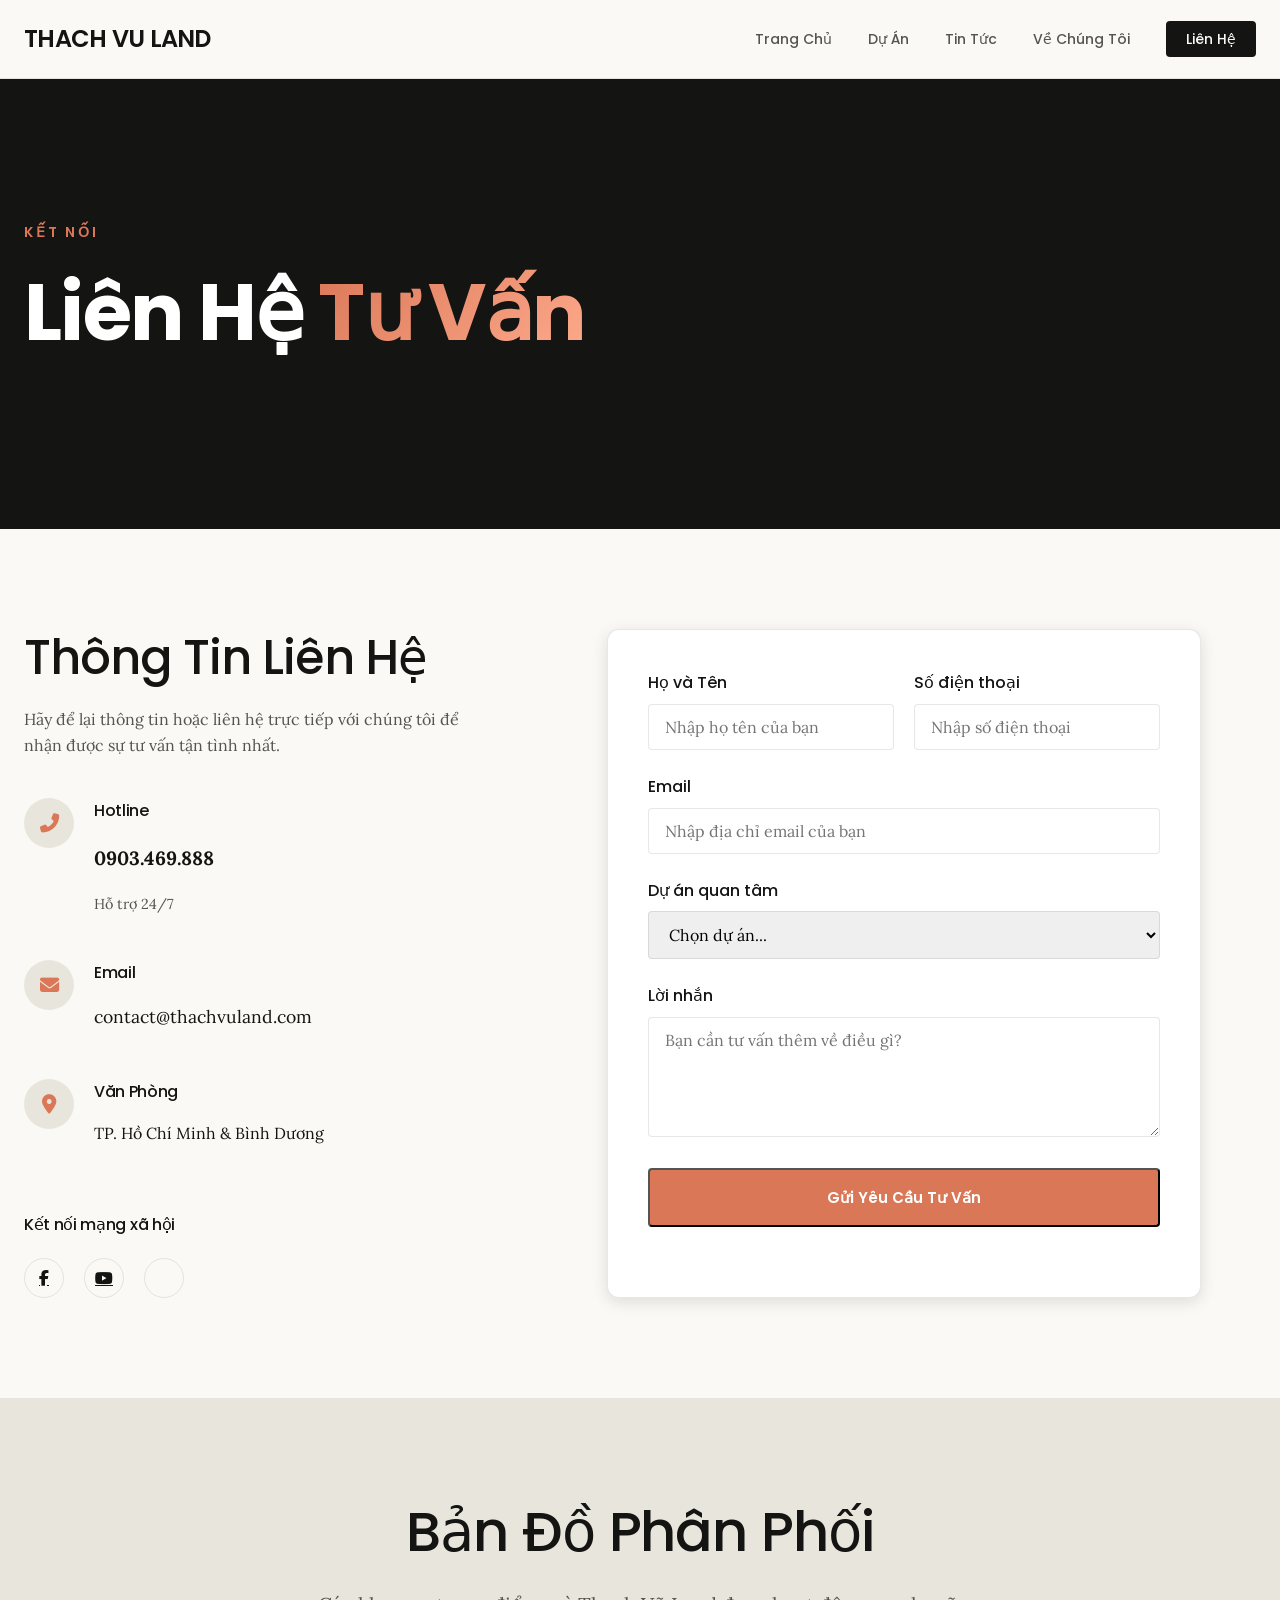
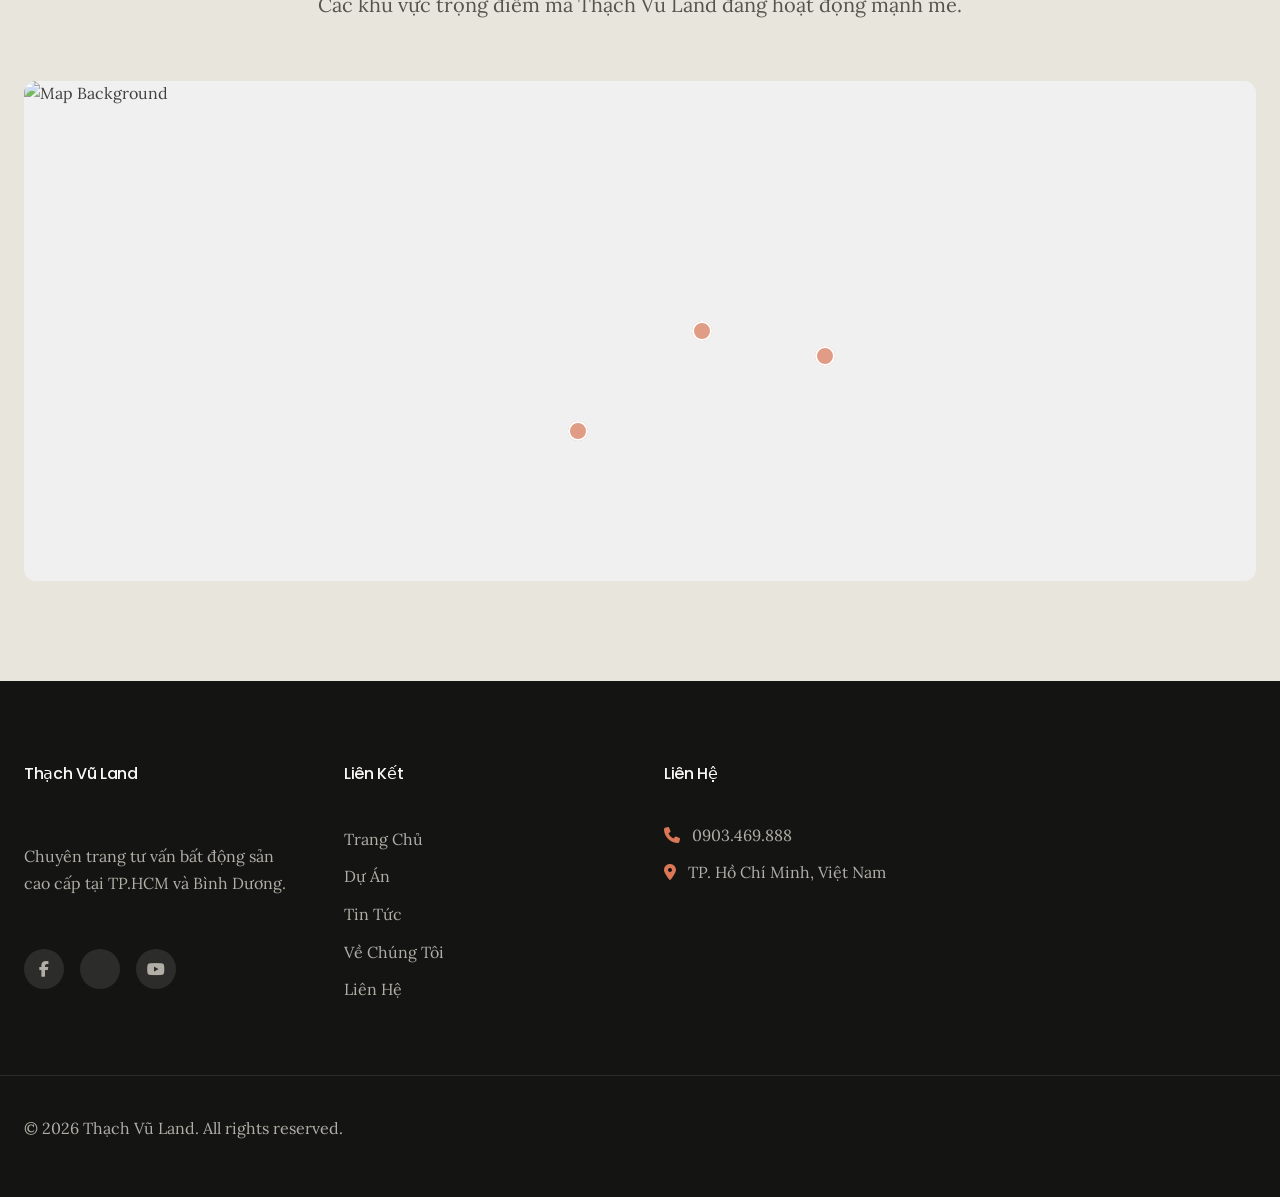
==== contact.html @ 40d00771 "Integrate PicoLand assets, update Fiato Uptown images, and redesign text for better readability" ====
<!DOCTYPE html>
<html lang="vi">

<head>
    <meta charset="UTF-8">
    <meta name="viewport" content="width=device-width, initial-scale=1.0">
    <link rel="icon"
        href="data:image/svg+xml,<svg xmlns=%22http://www.w3.org/2000/svg%22 viewBox=%220 0 100 100%22><text y=%22.9em%22 font-size=%2290%22>🏢</text></svg>">
    <title>Liên Hệ | Thạch Vũ Land</title>
    <meta name="description"
        content="Liên hệ ngay với Thạch Vũ Land để được tư vấn miễn phí về dự án, pháp lý và giải pháp tài chính.">
    <link rel="stylesheet" href="https://cdnjs.cloudflare.com/ajax/libs/font-awesome/6.5.1/css/all.min.css">
    <link rel="stylesheet" href="styles/anthropic.css">
    <script src="https://unpkg.com/aos@2.3.1/dist/aos.js"></script>
</head>

<body>

    <!-- Header -->
    <header class="site-header" id="siteHeader">
        <div class="header-container container">
            <a href="index.html" class="logo">THACH VU <span>LAND</span></a>
            <nav class="main-nav">
                <a href="index.html" class="nav-link">Trang Chủ</a>
                <a href="projects.html" class="nav-link">Dự Án</a>
                <a href="news-anthropic.html" class="nav-link">Tin Tức</a>
                <a href="about.html" class="nav-link">Về Chúng Tôi</a>
                <a href="contact.html" class="nav-link nav-cta">Liên Hệ</a>
            </nav>
            <div class="mobile-menu-btn" id="mobileMenuToggle">
                <i class="fas fa-bars"></i>
            </div>
        </div>
    </header>

    <!-- Mobile Menu Overlay -->
    <div class="mobile-menu" id="mobileMenu">
        <nav class="mobile-menu-nav">
            <a href="index.html" class="mobile-nav-link">Trang Chủ</a>
            <a href="projects.html" class="mobile-nav-link">Dự Án</a>
            <a href="news-anthropic.html" class="mobile-nav-link">Tin Tức</a>
            <a href="about.html" class="mobile-nav-link">Về Chúng Tôi</a>
            <a href="contact.html" class="mobile-nav-link mobile-nav-cta">Liên Hệ</a>
        </nav>
    </div>

    <main>
        <!-- Hero Section -->
        <section class="hero-section" style="height: 50vh;">
            <div class="hero-background"
                style="background: url('https://images.unsplash.com/photo-1423666639041-f14d7045c573?w=1600') center/cover no-repeat;">
            </div>
            <div class="container hero-container">
                <div class="hero-content" data-aos="fade-up">
                    <span class="hero-tagline">Kết Nối</span>
                    <h1 class="hero-headline">Liên Hệ <span class="text-gradient">Tư Vấn</span></h1>
                </div>
            </div>
        </section>

        <!-- Contact Section -->
        <section class="section" style="padding: 100px 0;">
            <div class="container">
                <div style="display: grid; grid-template-columns: 1fr 1.5fr; gap: 60px;">

                    <!-- Contact Info -->
                    <div data-aos="fade-right">
                        <h2 class="section-title">Thông Tin Liên Hệ</h2>
                        <p style="color: var(--text-secondary); margin-bottom: 40px;">
                            Hãy để lại thông tin hoặc liên hệ trực tiếp với chúng tôi để nhận được sự tư vấn tận tình
                            nhất.
                        </p>

                        <div style="display: flex; flex-direction: column; gap: 30px;">
                            <div style="display: flex; gap: 20px; align-items: start;">
                                <div
                                    style="width: 50px; height: 50px; background: var(--anthropic-light-gray); border-radius: 50%; display: flex; align-items: center; justify-content: center; color: var(--anthropic-orange); font-size: 1.2rem;">
                                    <i class="fas fa-phone-alt"></i>
                                </div>
                                <div>
                                    <h4 style="margin-bottom: 5px;">Hotline</h4>
                                    <p style="font-size: 1.2rem; font-weight: 700;">0903.469.888</p>
                                    <p style="font-size: 0.9rem; color: var(--text-secondary);">Hỗ trợ 24/7</p>
                                </div>
                            </div>

                            <div style="display: flex; gap: 20px; align-items: start;">
                                <div
                                    style="width: 50px; height: 50px; background: var(--anthropic-light-gray); border-radius: 50%; display: flex; align-items: center; justify-content: center; color: var(--anthropic-orange); font-size: 1.2rem;">
                                    <i class="fas fa-envelope"></i>
                                </div>
                                <div>
                                    <h4 style="margin-bottom: 5px;">Email</h4>
                                    <p style="font-size: 1.1rem;">contact@thachvuland.com</p>
                                </div>
                            </div>

                            <div style="display: flex; gap: 20px; align-items: start;">
                                <div
                                    style="width: 50px; height: 50px; background: var(--anthropic-light-gray); border-radius: 50%; display: flex; align-items: center; justify-content: center; color: var(--anthropic-orange); font-size: 1.2rem;">
                                    <i class="fas fa-map-marker-alt"></i>
                                </div>
                                <div>
                                    <h4 style="margin-bottom: 5px;">Văn Phòng</h4>
                                    <p>TP. Hồ Chí Minh & Bình Dương</p>
                                </div>
                            </div>
                        </div>

                        <div style="margin-top: 50px;">
                            <h4 style="margin-bottom: 20px;">Kết nối mạng xã hội</h4>
                            <div style="display: flex; gap: 20px;">
                                <a href="#"
                                    style="width: 40px; height: 40px; border-radius: 50%; border: 1px solid var(--border-color); display: flex; align-items: center; justify-content: center; color: var(--text-primary); transition: 0.3s;"><i
                                        class="fab fa-facebook-f"></i></a>
                                <a href="#"
                                    style="width: 40px; height: 40px; border-radius: 50%; border: 1px solid var(--border-color); display: flex; align-items: center; justify-content: center; color: var(--text-primary); transition: 0.3s;"><i
                                        class="fab fa-youtube"></i></a>
                                <a href="https://zalo.me/0903469888"
                                    style="width: 40px; height: 40px; border-radius: 50%; border: 1px solid var(--border-color); display: flex; align-items: center; justify-content: center; color: var(--text-primary); transition: 0.3s;"><i
                                        class="fab fa-zalo"></i></a>
                            </div>
                        </div>
                    </div>

                    <!-- Contact Form -->
                    <div class="contact-form-container" data-aos="fade-left">
                        <form id="contactForm">
                            <div style="display: grid; grid-template-columns: 1fr 1fr; gap: 20px;">
                                <div class="form-group">
                                    <label class="form-label">Họ và Tên</label>
                                    <input type="text" class="form-input" placeholder="Nhập họ tên của bạn" required>
                                </div>
                                <div class="form-group">
                                    <label class="form-label">Số điện thoại</label>
                                    <input type="tel" class="form-input" placeholder="Nhập số điện thoại" required>
                                </div>
                            </div>

                            <div class="form-group">
                                <label class="form-label">Email</label>
                                <input type="email" class="form-input" placeholder="Nhập địa chỉ email của bạn">
                            </div>

                            <div class="form-group">
                                <label class="form-label">Dự án quan tâm</label>
                                <select class="form-select">
                                    <option value="">Chọn dự án...</option>
                                    <option value="Green Skyline">Green Skyline (TBS Land)</option>
                                    <option value="Setia Edenia">Setia Edenia (EcoXuân)</option>
                                    <option value="The Rivana">The Rivana</option>
                                    <option value="Fiato Uptown">Fiato Uptown</option>
                                    <option value="Khac">Dự án khác</option>
                                </select>
                            </div>

                            <div class="form-group">
                                <label class="form-label">Lời nhắn</label>
                                <textarea class="form-textarea"
                                    placeholder="Bạn cần tư vấn thêm về điều gì?"></textarea>
                            </div>

                            <button type="submit" class="btn-primary" style="width: 100%;">Gửi Yêu Cầu Tư Vấn</button>
                        </form>
                    </div>
                </div>
            </div>
        </section>

        <!-- Interactive Map Section -->
        <section class="section" style="background: var(--bg-secondary); padding: 100px 0;">
            <div class="container">
                <div class="section-header text-center" style="margin-bottom: 60px;">
                    <h2 class="section-title">Bản Đồ Phân Phối</h2>
                    <p>Các khu vực trọng điểm mà Thạch Vũ Land đang hoạt động mạnh mẽ.</p>
                </div>

                <div class="map-container" data-aos="zoom-in">
                    <!-- Static Map Image as Background -->
                    <!-- Using a dark map style image -->
                    <img src="https://images.unsplash.com/photo-1524661135-423995f22d0b?w=1600" alt="Map Background"
                        style="width: 100%; height: 100%; object-fit: cover; opacity: 0.8;">

                    <!-- Hotspots (Simulated Positions) -->
                    <!-- TP.HCM Center -->
                    <div class="map-hotspot" style="top: 70%; left: 45%;">
                        <div class="map-tooltip">
                            <h4>TP. Hồ Chí Minh</h4>
                            <p style="font-size: 12px; margin-top: 5px;">Trụ sở chính & Thị trường căn hộ hạng sang.</p>
                        </div>
                    </div>

                    <!-- Thuan An -->
                    <div class="map-hotspot" style="top: 50%; left: 55%;">
                        <div class="map-tooltip">
                            <h4>TP. Thuận An</h4>
                            <p style="font-size: 12px; margin-top: 5px;">Astral City, The Rivana, EcoXuân.</p>
                        </div>
                    </div>

                    <!-- Di An -->
                    <div class="map-hotspot" style="top: 55%; left: 65%;">
                        <div class="map-tooltip">
                            <h4>TP. Dĩ An</h4>
                            <p style="font-size: 12px; margin-top: 5px;">Green Skyline, Picity Sky Park.</p>
                        </div>
                    </div>
                </div>
            </div>
        </section>

    </main>

    <!-- Footer -->
    <footer class="site-footer">
        <div class="footer-content">
            <div class="container">
                <div class="footer-grid">
                    <div class="footer-col footer-about">
                        <h4>Thạch Vũ Land</h4>
                        <p>Chuyên trang tư vấn bất động sản cao cấp tại TP.HCM và Bình Dương.</p>
                        <div class="footer-social">
                            <a href="#" class="social-icon"><i class="fab fa-facebook-f"></i></a>
                            <a href="https://zalo.me/0903469888" class="social-icon"><i class="fab fa-zalo"></i></a>
                            <a href="#" class="social-icon"><i class="fab fa-youtube"></i></a>
                        </div>
                    </div>
                    <div class="footer-col footer-links">
                        <h4>Liên Kết</h4>
                        <ul>
                            <li><a href="index.html">Trang Chủ</a></li>
                            <li><a href="projects.html">Dự Án</a></li>
                            <li><a href="news-anthropic.html">Tin Tức</a></li>
                            <li><a href="about.html">Về Chúng Tôi</a></li>
                            <li><a href="contact.html">Liên Hệ</a></li>
                        </ul>
                    </div>
                    <div class="footer-col footer-contact">
                        <h4>Liên Hệ</h4>
                        <div class="footer-contact-item">
                            <i class="fas fa-phone"></i>
                            <span>0903.469.888</span>
                        </div>
                        <div class="footer-contact-item">
                            <i class="fas fa-map-marker-alt"></i>
                            <span>TP. Hồ Chí Minh, Việt Nam</span>
                        </div>
                    </div>
                </div>
            </div>
        </div>
        <div class="footer-bottom">
            <div class="container">
                <p>&copy; 2026 Thạch Vũ Land. All rights reserved.</p>
            </div>
        </div>
    </footer>

    <!-- Scripts -->
    <script src="scripts/main.js"></script>
    <script>
        AOS.init({
            duration: 800,
            offset: 50,
            once: true
        });

        // Simple Form Handler
        document.getElementById('contactForm').addEventListener('submit', function (e) {
            e.preventDefault();
            alert('Cảm ơn bạn đã liên hệ! Chúng tôi sẽ phản hồi sớm nhất.');
            this.reset();
        });
    </script>
</body>

</html>
---- styles/anthropic.css ----
/* Anthropic Brand Theme for ThachVuLand */

/* Fonts Import */
@import url('https://fonts.googleapis.com/css2?family=Lora:ital,wght@0,400;0,500;0,600;0,700;1,400;1,500&family=Poppins:wght@300;400;500;600;700&display=swap');

/* Layer definitions to manage specificity */
@layer theme, base, components, utilities;

@layer theme {
    :root {
        /* Brand Colors - From guidelines */
        --anthropic-dark: #141413;
        --anthropic-light: #faf9f5;
        --anthropic-mid-gray: #b0aea5;
        --anthropic-light-gray: #e8e6dc;

        /* Accents */
        --anthropic-orange: #d97757;
        --anthropic-blue: #6a9bcc;
        --anthropic-green: #788c5d;
        --accent-gold: #f4d03f;

        /* Dark variants */
        --primary-900: #0a0a09;

        /* Semantic Mapping */
        --bg-primary: var(--anthropic-light);
        --bg-secondary: var(--anthropic-light-gray);
        --text-primary: var(--anthropic-dark);
        --text-secondary: #555550;
        --accent-primary: var(--anthropic-orange);
        --border-color: rgba(20, 20, 19, 0.1);

        /* Shadows */
        --shadow-sm: 0 2px 8px rgba(20, 20, 19, 0.08);
        --shadow-md: 0 4px 16px rgba(20, 20, 19, 0.12);
        --shadow-lg: 0 8px 32px rgba(20, 20, 19, 0.16);

        /* Transitions */
        --transition-base: 0.2s ease;
        --transition-smooth: 0.3s cubic-bezier(0.165, 0.84, 0.44, 1);

        /* Typography */
        --font-heading: 'Poppins', sans-serif;
        --font-body: 'Lora', serif;

        /* Spacing & Layout */
        --container-width: 1280px;
        --spacing-unit: 8px;
        --space-xs: 8px;
        --space-sm: 16px;
        --space-md: 24px;
        --space-lg: 32px;
        --space-xl: 48px;
        --space-2xl: 60px;
        --space-3xl: 80px;
        --space-4xl: 120px;
        --radius-sm: 4px;
        --radius-md: 8px;
        --radius-lg: 12px;
    }
}

@layer base {
    * {
        box-sizing: border-box;
    }

    body {
        background-color: var(--bg-primary);
        color: var(--text-primary);
        font-family: var(--font-body);
        line-height: 1.6;
        margin: 0;
        -webkit-font-smoothing: antialiased;
        -moz-osx-font-smoothing: grayscale;
    }

    /* Reduce motion for users who prefer it */
    @media (prefers-reduced-motion: reduce) {

        *,
        *::before,
        *::after {
            animation-duration: 0.01ms !important;
            animation-iteration-count: 1 !important;
            transition-duration: 0.01ms !important;
            scroll-behavior: auto !important;
        }
    }

    h1,
    h2,
    h3,
    h4,
    h5,
    h6 {
        font-family: var(--font-heading);
        font-weight: 500;
        letter-spacing: -0.02em;
        color: var(--text-primary);
        margin-top: 0;
    }

    /* Performance: will-change for animated elements */
    img {
        max-width: 100%;
        height: auto;
    }

    .container {
        max-width: var(--container-width);
        margin: 0 auto;
        padding: 0 24px;
    }
}

@layer components {

    /* Header Rebrand */
    .site-header {
        background: rgba(250, 249, 245, 0.95);
        backdrop-filter: blur(10px);
        border-bottom: 1px solid var(--border-color);
        padding: 20px 0;
        position: sticky;
        top: 0;
        z-index: 1000;
    }

    /* Change header background if any nav link is hovered - Using :has() */
    .site-header:has(.nav-link:hover) {
        background: var(--anthropic-light);
    }

    .header-container {
        display: flex;
        justify-content: space-between;
        align-items: center;
    }

    .logo {
        font-family: var(--font-heading);
        font-weight: 600;
        font-size: 1.5rem;
        text-decoration: none;
        color: var(--text-primary);
        letter-spacing: -0.03em;
    }

    .logo span {
        color: var(--text-primary) !important;
    }

    .main-nav .nav-link {
        font-family: var(--font-heading);
        font-size: 14px;
        font-weight: 500;
        color: var(--text-secondary);
        text-decoration: none;
        margin-left: 32px;
        transition: color 0.2s ease;
    }

    .main-nav .nav-link:hover,
    .main-nav .nav-link.active {
        color: var(--anthropic-orange);
    }

    .nav-cta {
        background: var(--anthropic-dark);
        color: var(--anthropic-light) !important;
        padding: 8px 20px;
        border-radius: var(--radius-sm);
        transition: all 0.2s ease;
        text-decoration: none;
        font-family: var(--font-heading);
        font-size: 14px;
    }

    .nav-cta:hover {
        background: var(--anthropic-orange);
        color: white !important;
    }

    /* Hero Section Modern */
    .hero-section {
        height: 100vh;
        width: 100%;
        position: relative;
        display: flex;
        align-items: center;
        overflow: hidden;
        background: var(--anthropic-dark);
        color: var(--anthropic-light);
    }

    .hero-background {
        position: absolute;
        top: 0;
        left: 0;
        width: 100%;
        height: 100%;
        z-index: 1;
        opacity: 0.6;
    }

    .hero-container {
        position: relative;
        z-index: 2;
        width: 100%;
    }

    .hero-content {
        max-width: 800px;
    }

    .hero-tagline {
        display: block;
        font-family: var(--font-heading);
        font-size: 14px;
        font-weight: 600;
        text-transform: uppercase;
        letter-spacing: 0.2em;
        color: var(--anthropic-orange);
        margin-bottom: 24px;
    }

    .hero-headline {
        font-size: clamp(3rem, 8vw, 5rem);
        line-height: 1.1;
        font-weight: 700;
        margin-bottom: 32px;
        color: white;
    }

    .hero-subtitle {
        font-size: 1.25rem;
        max-width: 600px;
        margin-bottom: 48px;
        color: var(--anthropic-mid-gray);
        font-family: var(--font-body);
    }

    .hero-actions {
        display: flex;
        gap: 20px;
        flex-wrap: wrap;
    }

    .text-gradient {
        background: linear-gradient(135deg, var(--anthropic-orange) 0%, #ffab8d 100%);
        -webkit-background-clip: text;
        background-clip: text;
        -webkit-text-fill-color: transparent;
    }

    .scroll-indicator {
        position: absolute;
        bottom: 40px;
        left: 50%;
        transform: translateX(-50%);
        z-index: 2;
        display: flex;
        flex-direction: column;
        align-items: center;
        gap: 12px;
        opacity: 0.8;
    }

    .scroll-indicator span {
        font-size: 10px;
        text-transform: uppercase;
        letter-spacing: 0.1em;
        font-family: var(--font-heading);
    }

    .mouse {
        width: 20px;
        height: 35px;
        border: 2px solid var(--anthropic-light-gray);
        border-radius: 20px;
        position: relative;
    }

    .mouse::after {
        content: '';
        width: 4px;
        height: 8px;
        background: var(--anthropic-orange);
        position: absolute;
        top: 6px;
        left: 50%;
        transform: translateX(-50%);
        border-radius: 2px;
        animation: scrollWheel 2s infinite;
    }

    @keyframes scrollWheel {
        0% {
            transform: translate(-50%, 0);
            opacity: 0;
        }

        30% {
            opacity: 1;
        }

        100% {
            transform: translate(-50%, 15px);
            opacity: 0;
        }
    }

    /* Buttons Modern */
    .btn-primary {
        background: var(--anthropic-orange);
        color: white;
        padding: 16px 32px;
        font-family: var(--font-heading);
        font-size: 15px;
        font-weight: 600;
        text-decoration: none;
        border-radius: var(--radius-sm);
        transition: all 0.3s ease;
        display: inline-block;
    }

    .btn-primary:hover {
        background: #c36546;
        transform: translateY(-2px);
    }

    .btn-secondary {
        background: transparent;
        color: white;
        border: 1px solid rgba(255, 255, 255, 0.3);
        padding: 16px 32px;
        font-family: var(--font-heading);
        font-size: 15px;
        font-weight: 600;
        text-decoration: none;
        border-radius: var(--radius-sm);
        transition: all 0.3s ease;
        display: inline-block;
        backdrop-filter: blur(10px);
    }

    .btn-secondary:hover {
        background: white;
        color: var(--anthropic-dark);
        border-color: white;
        transform: translateY(-2px);
    }

    /* Additional Services Section Upgrade */
    .bento-experience-grid {
        display: grid;
        grid-template-columns: repeat(3, 1fr);
        gap: 24px;
        margin-top: 60px;
    }

    .bento-item {
        background: white;
        padding: 48px;
        border: 1px solid var(--border-color);
        border-radius: var(--radius-md);
        transition: all 0.4s ease;
    }

    .bento-item:hover {
        border-color: var(--anthropic-mid-gray);
        transform: translateY(-8px);
    }

    .bento-item.large {
        grid-row: span 2;
        background: var(--anthropic-dark);
        color: var(--anthropic-light);
    }

    .bento-item.large h3 {
        color: white;
    }

    .bento-item.wide {
        grid-column: span 2;
    }

    .bento-icon {
        font-size: 2.5rem;
        color: var(--anthropic-orange);
        margin-bottom: 24px;
    }

    .bento-item.large .bento-icon {
        color: var(--anthropic-light);
    }

    /* Sections */
    .section-title {
        font-size: 3rem;
        margin-bottom: 20px;
        line-height: 1.2;
    }

    .text-center {
        text-align: center;
    }

    /* Search */
    .news-hero-modern {
        padding: 80px 0 60px;
        background: var(--bg-primary);
    }

    .modern-search-bar {
        max-width: 600px;
        margin: 30px auto;
        background: white;
        border: 1px solid var(--border-color);
        box-shadow: 0 4px 20px rgba(0, 0, 0, 0.03);
        border-radius: var(--radius-md);
        padding: 2px;
        display: flex;
        align-items: center;
    }

    .modern-search-bar input {
        font-family: var(--font-body);
        font-size: 16px;
        border: none;
        padding: 12px 20px;
        flex: 1;
        color: var(--text-primary);
        outline: none;
    }

    .modern-search-bar button {
        background: var(--anthropic-dark);
        color: var(--anthropic-light);
        padding: 10px 24px;
        margin: 4px;
        border-radius: var(--radius-sm);
    }

    .modern-search-bar button:hover {
        background: var(--anthropic-orange);
    }

    .price-range-inputs {
        display: flex;
        align-items: center;
        gap: 8px;
    }

    .filter-input-small {
        width: 100%;
        padding: 10px;
        border: 1px solid var(--border-color);
        border-radius: var(--radius-sm);
        font-family: var(--font-body);
        font-size: 14px;
        outline: none;
        transition: all 0.2s;
    }

    .filter-input-small:focus {
        border-color: var(--anthropic-orange);
    }

    .filter-clear-btn {
        background: white;
        border: 1px solid var(--border-color);
        color: var(--text-secondary);
        width: 42px;
        height: 42px;
        border-radius: 50%;
        display: flex;
        align-items: center;
        justify-content: center;
        cursor: pointer;
        transition: all 0.3s ease;
        flex-shrink: 0;
        align-self: flex-end;
        margin-bottom: 2px;
    }

    .filter-clear-btn:hover {
        background: var(--anthropic-light-gray);
        transform: rotate(180deg);
        color: var(--anthropic-dark);
    }


    /* Category Pills */
    .category-pills {
        display: flex;
        justify-content: center;
        gap: 12px;
        margin-bottom: 20px;
        flex-wrap: wrap;
    }

    .category-pill {
        padding: 8px 16px;
        background: white;
        border: 1px solid var(--border-color);
        border-radius: 50px;
        font-family: var(--font-heading);
        font-size: 13px;
        color: var(--text-secondary);
        cursor: pointer;
        transition: all 0.2s ease;
    }

    .category-pill:hover,
    .category-pill.active {
        background: var(--anthropic-light-gray);
        color: var(--text-primary);
        border-color: var(--anthropic-mid-gray);
    }

    /* Layout */
    .news-portal-section {
        padding: 40px 0 80px;
    }

    .news-portal-grid {
        display: grid;
        grid-template-columns: 2.2fr 1fr;
        gap: 48px;
    }

    /* Featured Article (BEM) */
    .featured-article {
        margin-bottom: 60px;
    }

    .featured-article__image-container {
        position: relative;
        border-radius: var(--radius-md);
        overflow: hidden;
        margin-bottom: 24px;
    }

    .featured-article__image {
        width: 100%;
        display: block;
        aspect-ratio: 16/9;
        object-fit: cover;
    }

    .featured-article__content {
        position: static;
        background: transparent;
        padding: 10px 0;
        color: var(--text-primary);
    }

    .featured-article__title {
        font-size: 2.5rem;
        margin-bottom: 16px;
        line-height: 1.2;
    }

    .category-tag {
        display: inline-block;
        font-family: var(--font-heading);
        font-size: 12px;
        font-weight: 600;
        text-transform: uppercase;
        letter-spacing: 0.05em;
        color: var(--anthropic-orange);
        margin-bottom: 12px;
    }

    /* Standard Article Card (BEM) */
    .article-card {
        display: flex;
        gap: 24px;
        margin-bottom: 40px;
        align-items: flex-start;
    }

    .article-card__image-container {
        width: 280px;
        flex-shrink: 0;
        border-radius: var(--radius-sm);
        overflow: hidden;
    }

    .article-card__image {
        width: 100%;
        aspect-ratio: 4/3;
        object-fit: cover;
        transition: transform 0.4s ease;
    }

    /* Modern hover logic using :has() - although subtle in this case */
    .article-card:has(.article-card__image-container:hover) .article-card__title a {
        color: var(--anthropic-orange);
    }

    .article-card:hover .article-card__image {
        transform: scale(1.03);
    }

    .article-card__title {
        font-size: 1.4rem;
        line-height: 1.3;
        margin-bottom: 12px;
    }

    .article-card__title a {
        color: var(--text-primary);
        text-decoration: none;
        transition: color 0.2s;
    }

    .article-card__title a:hover {
        color: var(--anthropic-orange);
    }

    /* Sidebar */
    .sidebar-widget {
        background: #ffffff;
        border: 1px solid var(--border-color);
        padding: 32px;
        border-radius: var(--radius-md);
        margin-bottom: 40px;
    }

    /* Hide sidebar widget if it has no visible items - Using :has() */
    .sidebar-widget:has(ul:empty) {
        display: none;
    }

    .sidebar-heading {
        font-size: 1.1rem;
        border-bottom: 2px solid var(--anthropic-light-gray);
        padding-bottom: 12px;
        margin-bottom: 24px;
    }

    /* Footer */
    .site-footer {
        background: var(--anthropic-dark);
        color: var(--anthropic-mid-gray);
        padding: 80px 0 40px;
    }

    .site-footer h4 {
        color: var(--anthropic-light);
        margin-bottom: 24px;
    }

    .footer-bottom {
        border-top: 1px solid rgba(255, 255, 255, 0.1);
        margin-top: 60px;
        padding-top: 24px;
    }

    /* Article Detail Page Styles */
    .article-detail-container {
        max-width: 800px;
        margin: 80px auto;
        padding: 0 24px;
    }

    .article-header {
        text-align: center;
        margin-bottom: 60px;
    }

    .article-category-label {
        font-family: var(--font-heading);
        font-size: 13px;
        font-weight: 600;
        letter-spacing: 0.05em;
        text-transform: uppercase;
        color: var(--anthropic-orange);
        display: inline-block;
        margin-bottom: 24px;
        background: white;
        padding: 8px 16px;
        border: 1px solid var(--border-color);
        border-radius: 50px;
    }

    .article-title-large {
        font-size: 3rem;
        line-height: 1.2;
        margin-bottom: 24px;
        color: var(--text-primary);
    }

    .article-meta-modern {
        display: flex;
        justify-content: center;
        gap: 32px;
        font-family: var(--font-heading);
        font-size: 14px;
        color: var(--anthropic-mid-gray);
        font-weight: 500;
    }

    .article-feature-img {
        width: 100%;
        border-radius: var(--radius-md);
        margin-bottom: 60px;
        box-shadow: 0 4px 20px rgba(0, 0, 0, 0.05);
    }

    .article-body {
        font-family: var(--font-body);
        font-size: 1.25rem;
        line-height: 1.8;
        color: var(--text-secondary);
    }

    .article-body p {
        margin-bottom: 32px;
    }

    .article-body h2 {
        font-size: 2rem;
        margin-top: 60px;
        margin-bottom: 24px;
        color: var(--text-primary);
    }

    .author-box-modern {
        margin-top: 80px;
        padding: 40px;
        background: white;
        border: 1px solid var(--border-color);
        border-radius: var(--radius-md);
        display: flex;
        align-items: center;
        gap: 24px;
    }

    .author-box-modern img {
        width: 80px;
        height: 80px;
        border-radius: 50%;
        object-fit: cover;
    }

    /* Bento Grid for Projects */
    .projects-bento-grid {
        display: grid;
        grid-template-columns: repeat(auto-fill, minmax(380px, 1fr));
        grid-auto-rows: 450px;
        grid-auto-flow: dense;
        gap: 32px;
        padding: 60px 0;
    }

    .project-card {
        background: white;
        border: 1px solid var(--border-color);
        border-radius: var(--radius-md);
        overflow: hidden;
        display: flex;
        flex-direction: column;
        transition: all 0.4s cubic-bezier(0.165, 0.84, 0.44, 1);
        position: relative;
    }

    .project-card--wide {
        grid-column: span 2;
    }

    .project-card--tall {
        grid-row: span 2;
    }

    .project-card:hover {
        transform: translateY(-8px);
        box-shadow: 0 12px 30px rgba(0, 0, 0, 0.05);
        border-color: var(--anthropic-mid-gray);
    }

    .project-card__image-wrapper {
        position: relative;
        flex: 1;
        overflow: hidden;
    }

    .project-card__image {
        width: 100%;
        height: 100%;
        object-fit: cover;
        transition: transform 0.6s ease;
    }

    .project-card:hover .project-card__image {
        transform: scale(1.05);
    }

    .project-card__badge {
        position: absolute;
        top: 20px;
        left: 20px;
        background: rgba(20, 20, 19, 0.8);
        backdrop-filter: blur(4px);
        color: var(--anthropic-light);
        padding: 6px 14px;
        border-radius: 50px;
        font-family: var(--font-heading);
        font-size: 11px;
        font-weight: 600;
        letter-spacing: 0.05em;
        text-transform: uppercase;
        z-index: 10;
    }

    .project-card__content {
        padding: 32px;
        background: white;
    }

    .project-card__category {
        font-family: var(--font-heading);
        font-size: 12px;
        font-weight: 600;
        color: var(--anthropic-orange);
        margin-bottom: 8px;
        text-transform: uppercase;
        letter-spacing: 0.05em;
    }

    .project-card__title {
        font-size: 1.6rem;
        margin-bottom: 12px;
        line-height: 1.2;
    }

    .project-card__meta {
        display: flex;
        flex-wrap: wrap;
        gap: 20px;
        margin-top: 16px;
        font-size: 14px;
        color: var(--text-secondary);
        font-family: var(--font-heading);
    }

    .project-card__meta-item {
        display: flex;
        align-items: center;
        gap: 8px;
    }

    .project-card__meta-item i {
        font-size: 12px;
        color: var(--anthropic-mid-gray);
    }

    .price-text {
        color: var(--anthropic-dark);
        font-weight: 600;
        font-family: var(--font-heading);
    }

    /* Filter Bar */
    .filter-section {
        margin: 40px auto;
        max-width: 800px;
    }

    /* Smart Filter Bar */
    .smart-filter-bar {
        background: white;
        padding: 24px;
        border: 1px solid var(--border-color);
        border-radius: var(--radius-md);
        display: flex;
        gap: 16px;
        flex-wrap: wrap;
        align-items: center;
        box-shadow: 0 4px 20px rgba(0, 0, 0, 0.03);
    }

    .filter-group {
        flex: 1;
        min-width: 200px;
        display: flex;
        flex-direction: column;
        gap: 8px;
    }

    .filter-label {
        font-family: var(--font-heading);
        font-size: 12px;
        font-weight: 600;
        text-transform: uppercase;
        color: var(--text-secondary);
        letter-spacing: 0.05em;
    }

    .filter-select,
    .filter-input {
        width: 100%;
        padding: 12px 16px;
        border: 1px solid var(--border-color);
        border-radius: var(--radius-sm);
        font-family: var(--font-body);
        font-size: 14px;
        color: var(--text-primary);
        background: white;
        outline: none;
        transition: border-color 0.2s;
        -webkit-appearance: none;
        appearance: none;
        /* Remove default arrow on some browsers if icon added manually, keeping simple for now */
        background-color: #fafafa;
    }

    .filter-select:focus,
    .filter-input:focus {
        border-color: var(--anthropic-orange);
        background: white;
    }

    .filter-search-btn {
        background: var(--anthropic-dark);
        color: white;
        border: none;
        padding: 0 32px;
        height: 45px;
        /* Match input height approx */
        border-radius: var(--radius-sm);
        cursor: pointer;
        font-family: var(--font-heading);
        font-weight: 600;
        margin-top: auto;
        /* Align bottom if label present */
        display: flex;
        align-items: center;
        gap: 8px;
        transition: background 0.2s;
    }

    .filter-search-btn:hover {
        background: var(--anthropic-orange);
    }

    /* Masonry Gallery foundation */
    .gallery-masonry {
        columns: 3 300px;
        column-gap: 24px;
        width: 100%;
        margin-top: 40px;
    }

    .gallery-masonry img {
        width: 100%;
        margin-bottom: 24px;
        border-radius: var(--radius-md);
        display: block;
        transition: transform 0.3s ease;
    }

    /* VR/3D Section */
    .vr-section {
        margin-top: 60px;
        background: var(--anthropic-dark);
        border-radius: var(--radius-lg);
        padding: 60px;
        text-align: center;
        color: var(--anthropic-light);
    }

    .vr-viewer {
        width: 100%;
        aspect-ratio: 21/9;
        background: #000;
        border-radius: var(--radius-md);
        margin-top: 32px;
        display: flex;
        align-items: center;
        justify-content: center;
        position: relative;
        overflow: hidden;
    }

    .vr-placeholder-img {
        width: 100%;
        height: 100%;
        object-fit: cover;
        opacity: 0.5;
    }

    .vr-overlay {
        position: absolute;
        z-index: 5;
    }

    /* ==========================================================================
       MISSING COMPONENTS - Added for consistency
       ========================================================================== */

    /* Glass Morphism Effect */
    .glass-morphism {
        background: rgba(255, 255, 255, 0.8);
        backdrop-filter: blur(10px);
        border: 1px solid rgba(255, 255, 255, 0.2);
        box-shadow: var(--shadow-sm);
    }

    /* Neon Glow Effect */
    .neon-glow {
        box-shadow: 0 0 20px rgba(217, 119, 87, 0.3),
            0 0 40px rgba(217, 119, 87, 0.1);
    }

    /* Mobile Menu */
    .mobile-menu {
        position: fixed;
        top: 0;
        right: -100%;
        width: 300px;
        height: 100vh;
        background: var(--anthropic-light);
        box-shadow: -4px 0 20px rgba(0, 0, 0, 0.1);
        z-index: 9999;
        transition: right var(--transition-smooth);
        overflow-y: auto;
        padding: 80px 24px 24px;
    }

    .mobile-menu.active {
        right: 0;
    }

    .mobile-menu-btn {
        display: none;
        background: none;
        border: none;
        font-size: 1.5rem;
        color: var(--text-primary);
        cursor: pointer;
    }

    .mobile-menu-nav {
        display: flex;
        flex-direction: column;
        gap: 24px;
    }

    .mobile-nav-link {
        font-family: var(--font-heading);
        font-size: 1.1rem;
        color: var(--text-primary);
        text-decoration: none;
        padding: 12px 0;
        border-bottom: 1px solid var(--border-color);
        transition: color var(--transition-base);
    }

    .mobile-nav-link:hover {
        color: var(--anthropic-orange);
    }

    /* Floating Contact Buttons */
    .floating-contact-group {
        position: fixed;
        bottom: 24px;
        right: 24px;
        z-index: 900;
        display: flex;
        flex-direction: column;
        gap: 12px;
    }

    .floating-btn {
        width: 60px;
        height: 60px;
        border-radius: 50%;
        display: flex;
        align-items: center;
        justify-content: center;
        font-size: 24px;
        cursor: pointer;
        transition: all var(--transition-smooth);
        box-shadow: var(--shadow-md);
        text-decoration: none;
        color: white;
    }

    .floating-btn:hover {
        transform: scale(1.1);
        box-shadow: var(--shadow-lg);
    }

    .btn-zalo {
        background: linear-gradient(135deg, #0068ff, #0095ff);
    }

    .btn-phone {
        background: linear-gradient(135deg, #25D366, #128C7E);
    }

    /* Footer Components */
    .footer-grid {
        display: grid;
        grid-template-columns: repeat(4, 1fr);
        gap: 48px;
        margin-bottom: 48px;
    }

    .footer-col {
        display: flex;
        flex-direction: column;
        gap: 16px;
    }

    .footer-about p {
        line-height: 1.7;
        margin-bottom: 20px;
    }

    .footer-links ul {
        list-style: none;
        padding: 0;
        margin: 0;
    }

    .footer-links ul li {
        margin-bottom: 12px;
    }

    .footer-links a {
        color: var(--anthropic-mid-gray);
        text-decoration: none;
        transition: color var(--transition-base);
    }

    .footer-links a:hover {
        color: var(--anthropic-orange);
    }

    .footer-contact {
        display: flex;
        flex-direction: column;
        gap: 12px;
    }

    .footer-contact-item {
        display: flex;
        align-items: flex-start;
        gap: 12px;
        color: var(--anthropic-mid-gray);
    }

    .footer-contact-item i {
        margin-top: 4px;
        color: var(--anthropic-orange);
    }

    .footer-social {
        display: flex;
        gap: 16px;
        margin-top: 16px;
    }

    .social-icon {
        width: 40px;
        height: 40px;
        border-radius: 50%;
        display: flex;
        align-items: center;
        justify-content: center;
        background: rgba(255, 255, 255, 0.1);
        color: var(--anthropic-mid-gray);
        text-decoration: none;
        transition: all var(--transition-base);
    }

    .social-icon:hover {
        background: var(--anthropic-orange);
        color: white;
        transform: translateY(-4px);
    }

    /* News Grid */
    .news-grid {
        display: grid;
        grid-template-columns: repeat(auto-fill, minmax(350px, 1fr));
        gap: 40px;
        margin: 60px 0;
    }

    .news-grid-modern {
        display: grid;
        grid-template-columns: repeat(3, 1fr);
        gap: 40px;
    }

    .news-sidebar {
        position: sticky;
        top: 120px;
    }

    .trending-list {
        list-style: none;
        padding: 0;
        margin: 0;
    }

    .trending-list li {
        padding: 16px 0;
        border-bottom: 1px solid var(--border-color);
    }

    .trending-list li:last-child {
        border-bottom: none;
    }

    /* Calculator Section */
    .calc-grid {
        display: grid;
        grid-template-columns: 1fr 1fr;
        gap: 48px;
        margin-top: 40px;
    }

    .calc-inputs {
        display: flex;
        flex-direction: column;
        gap: 24px;
    }

    .calc-input-group {
        display: flex;
        flex-direction: column;
        gap: 8px;
    }

    .calc-input-group label {
        font-family: var(--font-heading);
        font-size: 14px;
        font-weight: 600;
        color: var(--text-primary);
    }

    .calc-number-input,
    .calc-range {
        width: 100%;
        padding: 12px 16px;
        border: 1px solid var(--border-color);
        border-radius: var(--radius-sm);
        font-family: var(--font-body);
        font-size: 16px;
        background: white;
    }

    .calc-range {
        padding: 0;
        height: 8px;
        appearance: none;
        background: var(--anthropic-light-gray);
        outline: none;
    }

    .calc-range::-webkit-slider-thumb {
        appearance: none;
        width: 20px;
        height: 20px;
        background: var(--anthropic-orange);
        border-radius: 50%;
        cursor: pointer;
    }

    .calc-results {
        background: var(--anthropic-dark);
        color: var(--anthropic-light);
        padding: 40px;
        border-radius: var(--radius-lg);
        display: flex;
        flex-direction: column;
        gap: 24px;
    }

    .yield-display-value {
        font-size: 3rem;
        font-weight: 700;
        color: var(--accent-gold);
        font-family: var(--font-heading);
    }

    /* CTA Section */
    .cta-section {
        position: relative;
        overflow: hidden;
        padding: var(--space-4xl) 0;
        background: var(--anthropic-dark);
        color: var(--anthropic-light);
    }

    .cta-parallax-bg {
        position: absolute;
        top: 0;
        left: 0;
        width: 100%;
        height: 100%;
        background-size: cover;
        background-position: center;
        opacity: 0.3;
        z-index: 0;
    }

    .cta-glass-card {
        position: relative;
        z-index: 1;
        background: rgba(255, 255, 255, 0.05);
        backdrop-filter: blur(10px);
        border: 1px solid rgba(255, 255, 255, 0.1);
        border-radius: var(--radius-lg);
        padding: var(--space-3xl);
        text-align: center;
        max-width: 800px;
        margin: 0 auto;
    }

    .cta-title {
        font-size: 2.5rem;
        margin-bottom: var(--space-md);
        color: white;
    }

    .cta-subtitle {
        font-size: 1.25rem;
        color: var(--anthropic-mid-gray);
        margin-bottom: var(--space-xl);
    }

    .cta-actions {
        display: flex;
        gap: 20px;
        justify-content: center;
        flex-wrap: wrap;
    }

    /* Partners Section */
    .partners-section {
        padding: var(--space-3xl) 0;
        background: var(--bg-secondary);
    }

    .partners-grid {
        display: grid;
        grid-template-columns: repeat(auto-fit, minmax(200px, 1fr));
        gap: 32px;
        margin-top: 48px;
    }

    .partner-logo {
        background: white;
        padding: 32px;
        border-radius: var(--radius-md);
        display: flex;
        align-items: center;
        justify-content: center;
        transition: all var(--transition-smooth);
        border: 1px solid var(--border-color);
    }

    .partner-logo:hover {
        transform: translateY(-8px);
        box-shadow: var(--shadow-md);
    }

    .partner-logo img {
        max-width: 100%;
        height: auto;
        opacity: 0.7;
        transition: opacity var(--transition-base);
    }

    .partner-logo:hover img {
        opacity: 1;
    }

    /* Section Header */
    .section-header {
        text-align: center;
        margin-bottom: var(--space-3xl);
    }

    .section-header h2 {
        font-size: clamp(2rem, 5vw, 3.5rem);
        margin-bottom: var(--space-md);
    }

    .section-header p {
        font-size: 1.25rem;
        color: var(--text-secondary);
        max-width: 700px;
        margin: 0 auto;
    }

    /* Header Scrolled State */
    .site-header.scrolled {
        box-shadow: var(--shadow-sm);
    }

    /* Project Detail Specific */
    .project-hero-canvas {
        height: 70vh;
        min-height: 500px;
        position: relative;
        overflow: hidden;
        display: flex;
        align-items: flex-end;
        background: var(--anthropic-dark);
    }

    .project-hero-canvas__bg {
        position: absolute;
        top: 0;
        left: 0;
        width: 100%;
        height: 100%;
        object-fit: cover;
        opacity: 0.7;
    }

    /* Gradient overlay for better text readability */
    .project-hero-canvas::before {
        content: '';
        position: absolute;
        top: 0;
        left: 0;
        right: 0;
        bottom: 0;
        background: linear-gradient(to top,
                rgba(20, 20, 19, 0.95) 0%,
                rgba(20, 20, 19, 0.7) 30%,
                rgba(20, 20, 19, 0.3) 60%,
                rgba(20, 20, 19, 0.1) 100%);
        z-index: 2;
    }

    .project-hero-canvas__content {
        position: relative;
        z-index: 5;
        padding-bottom: 80px;
        padding-top: 40px;
        color: var(--anthropic-light);
    }

    /* Enhanced title styling for hero */
    .project-hero-canvas__content .article-title-large {
        font-size: clamp(2.5rem, 5vw, 4rem);
        font-weight: 700;
        text-shadow:
            0 2px 4px rgba(0, 0, 0, 0.5),
            0 4px 20px rgba(0, 0, 0, 0.3);
        color: #ffffff;
        line-height: 1.15;
        letter-spacing: -0.02em;
        margin-bottom: 16px;
    }

    /* Status badge positioning and styling */
    .project-hero-canvas__content .category-tag {
        background: var(--anthropic-orange);
        color: white;
        padding: 8px 20px;
        border-radius: 50px;
        font-size: 12px;
        font-weight: 700;
        letter-spacing: 0.08em;
        text-transform: uppercase;
        box-shadow: 0 4px 12px rgba(217, 119, 87, 0.4);
        margin-bottom: 20px;
        display: inline-block;
    }

    /* Meta info with icons */
    .project-hero-canvas__content .article-meta-modern {
        font-size: 16px;
        text-shadow: 0 2px 8px rgba(0, 0, 0, 0.5);
        gap: 24px;
    }

    .project-hero-canvas__content .article-meta-modern span {
        background: rgba(255, 255, 255, 0.15);
        backdrop-filter: blur(10px);
        padding: 8px 16px;
        border-radius: 50px;
        color: white;
        font-weight: 500;
    }

    .project-hero-canvas__content .article-meta-modern span i {
        color: var(--anthropic-orange);
        margin-right: 6px;
    }

    .detail-grid {
        display: grid;
        grid-template-columns: 2fr 1fr;
        gap: 60px;
        margin-top: 60px;
    }

    .sidebar-sticky {
        position: sticky;
        top: 120px;
    }

    /* Button Ghost Variant */
    .btn-ghost {
        background: transparent;
        color: var(--text-primary);
        border: 1px solid var(--border-color);
        padding: 16px 32px;
        font-family: var(--font-heading);
        font-size: 15px;
        font-weight: 600;
        text-decoration: none;
        border-radius: var(--radius-sm);
        transition: all var(--transition-base);
        display: inline-flex;
        align-items: center;
        gap: 8px;
    }

    .btn-ghost:hover {
        background: var(--anthropic-dark);
        color: white;
        border-color: var(--anthropic-dark);
    }
}

/* ==========================================================================
   UTILITIES LAYER
   ========================================================================== */

@layer utilities {

    /* Performance Utilities */
    .will-change-transform {
        will-change: transform;
    }

    .gpu-accelerate {
        transform: translateZ(0);
        backface-visibility: hidden;
    }

    /* Spacing Utilities */
    .py-100 {
        padding-top: 100px;
        padding-bottom: 100px;
    }

    .py-120 {
        padding-top: 120px;
        padding-bottom: 120px;
    }

    .mb-60 {
        margin-bottom: 60px;
    }

    .mt-60 {
        margin-top: 60px;
    }

    .gap-40 {
        gap: 40px;
    }

    /* Display Utilities */
    .d-grid {
        display: grid;
    }

    .d-flex {
        display: flex;
    }

    /* Responsive Breakpoint */
    @media (max-width: 992px) {
        .detail-grid {
            grid-template-columns: 1fr;
        }

        .footer-grid {
            grid-template-columns: repeat(2, 1fr);
        }

        .news-grid-modern {
            grid-template-columns: 1fr;
        }

        .mobile-menu-btn {
            display: block;
        }

        .main-nav {
            display: none;
        }

        .calc-grid {
            grid-template-columns: 1fr;
        }

        .bento-experience-grid {
            grid-template-columns: 1fr;
        }

        .news-portal-grid {
            grid-template-columns: 1fr;
        }
    }

    @media (max-width: 640px) {
        .footer-grid {
            grid-template-columns: 1fr;
        }
    }

    /* ============================================
       NEWS PORTAL COMPONENTS (Cafef.vn Style)
       ============================================ */

    /* News Hero Section */
    .news-hero {
        padding: 80px 0 40px;
        background: linear-gradient(135deg, var(--anthropic-light) 0%, var(--bg-secondary) 100%);
        border-bottom: 1px solid var(--border-color);
    }

    .news-hero__header {
        text-align: center;
        margin-bottom: 40px;
    }

    .news-hero__title {
        font-size: 3rem;
        font-weight: 600;
        letter-spacing: -0.03em;
        margin-bottom: 12px;
        color: var(--text-primary);
    }

    .news-hero__subtitle {
        font-size: 1.125rem;
        color: var(--text-secondary);
        max-width: 600px;
        margin: 0 auto;
    }

    /* Search Bar */
    .news-search-container {
        position: relative;
        max-width: 600px;
        margin: 0 auto 32px;
    }

    .news-search-icon {
        position: absolute;
        left: 20px;
        top: 50%;
        transform: translateY(-50%);
        color: var(--text-secondary);
        font-size: 18px;
        pointer-events: none;
    }

    .news-search-input {
        width: 100%;
        padding: 16px 20px 16px 52px;
        font-size: 16px;
        font-family: var(--font-body);
        border: 2px solid var(--border-color);
        border-radius: var(--radius-md);
        background: white;
        transition: all var(--transition-base);
    }

    .news-search-input:focus {
        outline: none;
        border-color: var(--anthropic-orange);
        box-shadow: 0 0 0 3px rgba(217, 119, 87, 0.1);
    }

    /* Autocomplete Dropdown */
    .news-search-dropdown {
        position: absolute;
        top: calc(100% + 8px);
        left: 0;
        right: 0;
        background: white;
        border-radius: var(--radius-md);
        box-shadow: var(--shadow-lg);
        max-height: 400px;
        overflow-y: auto;
        z-index: 1000;
        opacity: 0;
        visibility: hidden;
        transform: translateY(-10px);
        transition: all var(--transition-base);
    }

    .news-search-dropdown.active {
        opacity: 1;
        visibility: visible;
        transform: translateY(0);
    }

    .search-result-item {
        display: flex;
        gap: 12px;
        padding: 12px 16px;
        text-decoration: none;
        color: var(--text-primary);
        border-bottom: 1px solid var(--border-color);
        transition: background var(--transition-base);
    }

    .search-result-item:hover {
        background: var(--bg-secondary);
    }

    .search-result-item:last-child {
        border-bottom: none;
    }

    .search-result-thumb {
        width: 60px;
        height: 40px;
        object-fit: cover;
        border-radius: var(--radius-sm);
        flex-shrink: 0;
    }

    .search-result-content {
        flex: 1;
        min-width: 0;
    }

    .search-result-title {
        font-size: 14px;
        font-weight: 500;
        line-height: 1.4;
        margin-bottom: 4px;
        color: var(--text-primary);
    }

    .search-result-title mark {
        background: rgba(217, 119, 87, 0.2);
        color: var(--anthropic-orange);
        padding: 0 2px;
    }

    .search-result-meta {
        display: flex;
        gap: 12px;
        font-size: 12px;
        color: var(--text-secondary);
    }

    .search-no-results {
        padding: 20px;
        text-align: center;
        color: var(--text-secondary);
        font-style: italic;
    }

    /* Category Pills */
    .category-pills-container {
        display: flex;
        gap: 12px;
        justify-content: center;
        flex-wrap: wrap;
        margin-bottom: 24px;
    }

    .category-pill {
        padding: 10px 20px;
        background: white;
        border: 2px solid var(--border-color);
        border-radius: 50px;
        font-size: 14px;
        font-weight: 500;
        font-family: var(--font-heading);
        color: var(--text-primary);
        cursor: pointer;
        transition: all var(--transition-base);
        display: inline-flex;
        align-items: center;
        gap: 6px;
    }

    .category-pill:hover {
        background: var(--bg-secondary);
        border-color: var(--anthropic-orange);
        transform: translateY(-2px);
    }

    .category-pill.active {
        background: var(--anthropic-orange);
        border-color: var(--anthropic-orange);
        color: white;
    }

    .category-pill i {
        font-size: 12px;
    }

    /* Active Filters */
    .active-filters-container {
        display: none;
        margin-top: 20px;
    }

    .active-filters-wrapper {
        display: flex;
        align-items: center;
        gap: 12px;
        justify-content: center;
        flex-wrap: wrap;
        padding: 16px;
        background: rgba(217, 119, 87, 0.05);
        border-radius: var(--radius-md);
    }

    .active-filters-label {
        font-size: 14px;
        font-weight: 600;
        color: var(--text-secondary);
    }

    .active-filter-badge {
        display: inline-flex;
        align-items: center;
        gap: 8px;
        padding: 6px 12px;
        background: white;
        border: 1px solid var(--border-color);
        border-radius: 50px;
        font-size: 13px;
    }

    .remove-filter-btn {
        background: none;
        border: none;
        color: var(--text-secondary);
        cursor: pointer;
        padding: 0;
        width: 16px;
        height: 16px;
        display: flex;
        align-items: center;
        justify-content: center;
        transition: color var(--transition-base);
    }

    .remove-filter-btn:hover {
        color: var(--anthropic-orange);
    }

    .reset-filters-btn {
        padding: 6px 16px;
        background: var(--anthropic-orange);
        color: white;
        border: none;
        border-radius: 50px;
        font-size: 13px;
        font-weight: 500;
        cursor: pointer;
        transition: all var(--transition-base);
        display: inline-flex;
        align-items: center;
        gap: 6px;
    }

    .reset-filters-btn:hover {
        background: #c76649;
        transform: translateY(-1px);
    }

    /* News Portal Grid */
    .news-portal-section {
        padding: 60px 0;
    }

    .news-portal-grid {
        display: grid;
        grid-template-columns: 1fr 350px;
        gap: 40px;
    }

    .news-main-content {
        min-width: 0;
    }

    /* News Cards - BEM Convention */
    .news-card {
        position: relative;
        background: white;
        border-radius: var(--radius-md);
        overflow: hidden;
        transition: all var(--transition-smooth);
        border: 1px solid var(--border-color);
    }

    .news-card:hover {
        transform: translateY(-4px);
        box-shadow: var(--shadow-md);
        border-color: transparent;
    }

    .news-card__link {
        display: block;
        text-decoration: none;
        color: inherit;
    }

    .news-card__image-wrapper {
        position: relative;
        overflow: hidden;
        background: var(--bg-secondary);
        aspect-ratio: 16 / 10;
    }

    .news-card__image {
        width: 100%;
        height: 100%;
        object-fit: cover;
        transition: transform var(--transition-smooth);
    }

    .news-card:hover .news-card__image {
        transform: scale(1.05);
    }

    .news-card__category {
        position: absolute;
        top: 16px;
        left: 16px;
        padding: 6px 14px;
        background: var(--anthropic-orange);
        color: white;
        font-family: var(--font-heading);
        font-size: 11px;
        font-weight: 600;
        text-transform: uppercase;
        letter-spacing: 0.5px;
        border-radius: 50px;
        z-index: 10;
    }

    .news-card__content {
        padding: 24px;
    }

    .news-card__title {
        margin: 0 0 12px 0;
        font-family: var(--font-heading);
        font-weight: 600;
        line-height: 1.3;
        color: var(--text-primary);
        transition: color var(--transition-base);
    }

    .news-card:hover .news-card__title {
        color: var(--anthropic-orange);
    }

    .news-card__title--large {
        font-size: 1.75rem;
    }

    .news-card__title--small {
        font-size: 1rem;
    }

    .news-card__excerpt {
        margin: 0 0 16px 0;
        font-size: 1rem;
        line-height: 1.6;
        color: var(--text-secondary);
    }

    .news-card__meta {
        display: flex;
        gap: 20px;
        flex-wrap: wrap;
        font-size: 0.875rem;
        color: var(--text-secondary);
    }

    .news-card__date,
    .news-card__author {
        display: inline-flex;
        align-items: center;
        gap: 6px;
    }

    /* Featured Article Variant */
    .news-card--featured {
        margin-bottom: 48px;
    }

    .news-card--featured .news-card__image-wrapper {
        aspect-ratio: 16 / 9;
        min-height: 350px;
    }

    /* Compact Card Variant */
    .news-compact-grid {
        display: grid;
        grid-template-columns: repeat(auto-fill, minmax(280px, 1fr));
        gap: 24px;
    }

    .news-card--compact .news-card__image-wrapper--compact {
        aspect-ratio: 16 / 10;
        height: 180px;
    }

    .news-card--compact .news-card__content--compact {
        padding: 16px;
    }

    .news-card--compact .news-card__category--small {
        top: 12px;
        left: 12px;
        padding: 4px 10px;
        font-size: 10px;
    }

    .news-card--compact .news-card__date--small {
        font-size: 0.75rem;
        margin-top: 8px;
        display: flex;
        align-items: center;
        gap: 4px;
    }

    /* Infinite Scroll Trigger */
    .infinite-scroll-trigger {
        padding: 40px 0;
        text-align: center;
    }

    .loading-spinner {
        display: flex;
        align-items: center;
        justify-content: center;
        gap: 12px;
        color: var(--text-secondary);
        font-size: 16px;
    }

    .loading-spinner i {
        font-size: 24px;
        color: var(--anthropic-orange);
    }

    .no-more-results {
        display: flex;
        align-items: center;
        justify-content: center;
        gap: 12px;
        padding: 24px;
        color: var(--text-secondary);
        font-size: 14px;
        font-style: italic;
    }

    .no-more-results i {
        color: var(--anthropic-green);
        font-size: 18px;
    }

    .no-results {
        text-align: center;
        padding: 60px 20px;
        color: var(--text-secondary);
        font-size: 18px;
        font-style: italic;
    }

    /* Sidebar */
    .news-sidebar {
        position: relative;
    }

    .sidebar-widget {
        background: white;
        border-radius: var(--radius-md);
        padding: 24px;
        margin-bottom: 24px;
        border: 1px solid var(--border-color);
    }

    .sidebar-widget--sticky {
        position: sticky;
        top: 100px;
    }

    .sidebar-heading {
        margin: 0 0 20px 0;
        font-size: 1.25rem;
        font-weight: 600;
        display: flex;
        align-items: center;
        gap: 8px;
        color: var(--text-primary);
    }

    .sidebar-heading i {
        color: var(--anthropic-orange);
        font-size: 1.125rem;
    }

    .sidebar-description {
        font-size: 0.875rem;
        color: var(--text-secondary);
        margin-bottom: 20px;
        line-height: 1.5;
    }

    /* Trending List */
    .trending-list {
        display: flex;
        flex-direction: column;
    }

    .trending-item {
        display: flex;
        gap: 16px;
        padding: 16px 0;
        text-decoration: none;
        border-bottom: 1px solid var(--border-color);
        transition: all var(--transition-base);
    }

    .trending-item:last-child {
        border-bottom: none;
        padding-bottom: 0;
    }

    .trending-item:first-child {
        padding-top: 0;
    }

    .trending-item:hover {
        transform: translateX(4px);
    }

    .trending-number {
        font-size: 1.75rem;
        font-weight: 700;
        color: var(--anthropic-light-gray);
        font-family: var(--font-heading);
        line-height: 1;
        flex-shrink: 0;
        transition: all var(--transition-base);
    }

    .trending-item:hover .trending-number {
        color: var(--anthropic-orange);
    }

    .trending-content {
        flex: 1;
        min-width: 0;
    }

    .trending-title {
        margin: 0 0 6px 0;
        font-size: 0.9375rem;
        font-weight: 600;
        line-height: 1.4;
        color: var(--text-primary);
        transition: color var(--transition-base);
    }

    .trending-item:hover .trending-title {
        color: var(--anthropic-orange);
    }

    .trending-date {
        font-size: 0.75rem;
        color: var(--text-secondary);
    }

    /* Related Articles */
    .related-articles {
        display: flex;
        flex-direction: column;
        gap: 16px;
    }

    .related-article-item {
        display: flex;
        gap: 12px;
        text-decoration: none;
        padding: 12px;
        border-radius: var(--radius-sm);
        transition: all var(--transition-base);
    }

    .related-article-item:hover {
        background: var(--bg-secondary);
        transform: translateX(4px);
    }

    .related-article-thumb {
        width: 80px;
        height: 60px;
        object-fit: cover;
        border-radius: var(--radius-sm);
        flex-shrink: 0;
    }

    .related-article-content {
        flex: 1;
        min-width: 0;
    }

    .related-article-title {
        margin: 0 0 6px 0;
        font-size: 0.875rem;
        font-weight: 600;
        line-height: 1.4;
        color: var(--text-primary);
        transition: color var(--transition-base);
    }

    .related-article-item:hover .related-article-title {
        color: var(--anthropic-orange);
    }

    .related-article-date {
        font-size: 0.75rem;
        color: var(--text-secondary);
        display: flex;
        align-items: center;
        gap: 4px;
    }

    .no-related {
        text-align: center;
        padding: 20px;
        color: var(--text-secondary);
        font-style: italic;
        font-size: 0.875rem;
    }

    /* Newsletter Form */
    .newsletter-form {
        display: flex;
        flex-direction: column;
        gap: 12px;
    }

    .newsletter-input {
        padding: 12px 16px;
        border: 2px solid var(--border-color);
        border-radius: var(--radius-sm);
        font-size: 14px;
        font-family: var(--font-body);
        transition: all var(--transition-base);
    }

    .newsletter-input:focus {
        outline: none;
        border-color: var(--anthropic-orange);
        box-shadow: 0 0 0 3px rgba(217, 119, 87, 0.1);
    }

    .newsletter-btn {
        padding: 12px 20px;
        background: var(--anthropic-orange);
        color: white;
        border: none;
        border-radius: var(--radius-sm);
        font-size: 14px;
        font-weight: 600;
        font-family: var(--font-heading);
        cursor: pointer;
        transition: all var(--transition-base);
        display: flex;
        align-items: center;
        justify-content: center;
        gap: 8px;
    }

    .newsletter-btn:hover {
        background: #c76649;
        transform: translateY(-2px);
        box-shadow: var(--shadow-sm);
    }

    .newsletter-note {
        font-size: 0.75rem;
        color: var(--text-secondary);
        margin-top: 8px;
        display: flex;
        align-items: center;
        gap: 6px;
    }

    .newsletter-note i {
        color: var(--anthropic-green);
    }

    /* Responsive Design */
    @media (max-width: 1024px) {
        .news-portal-grid {
            grid-template-columns: 1fr 300px;
            gap: 32px;
        }

        .news-compact-grid {
            grid-template-columns: repeat(auto-fill, minmax(250px, 1fr));
        }
    }

    @media (max-width: 768px) {
        .news-hero {
            padding: 60px 0 32px;
        }

        .news-hero__title {
            font-size: 2rem;
        }

        .news-hero__subtitle {
            font-size: 1rem;
        }

        .category-pills-container {
            overflow-x: auto;
            justify-content: flex-start;
            padding-bottom: 8px;
            -webkit-overflow-scrolling: touch;
        }

        .category-pill {
            white-space: nowrap;
            flex-shrink: 0;
        }

        .news-portal-grid {
            grid-template-columns: 1fr;
            gap: 40px;
        }

        .news-card--featured .news-card__image-wrapper {
            min-height: 250px;
        }

        .news-card--featured .news-card__title--large {
            font-size: 1.5rem;
        }

        .news-compact-grid {
            grid-template-columns: 1fr;
        }

        .sidebar-widget--sticky {
            position: relative;
            top: 0;
        }

        .active-filters-wrapper {
            flex-direction: column;
            align-items: flex-start;
        }
    }

    @media (max-width: 480px) {
        .news-hero__title {
            font-size: 1.75rem;
        }

        .news-search-input {
            font-size: 14px;
            padding: 14px 16px 14px 48px;
        }

        .news-card__content {
            padding: 16px;
        }

        .news-card--featured .news-card__content {
            padding: 20px;
        }

        .sidebar-widget {
            padding: 20px;
        }
    }
}

/* Timeline Styles */
.timeline-section {
    position: relative;
    padding: 80px 0;
}

.timeline-container {
    position: relative;
    max-width: 1000px;
    margin: 0 auto;
}

.timeline-container::after {
    content: '';
    position: absolute;
    width: 2px;
    background: var(--anthropic-mid-gray);
    top: 0;
    bottom: 0;
    left: 50%;
    margin-left: -1px;
}

.timeline-item {
    padding: 10px 40px;
    position: relative;
    background-color: inherit;
    width: 50%;
    box-sizing: border-box;
}

.timeline-item::after {
    content: '';
    position: absolute;
    width: 20px;
    height: 20px;
    right: -10px;
    background-color: white;
    border: 4px solid var(--anthropic-orange);
    top: 24px;
    border-radius: 50%;
    z-index: 1;
}

.timeline-item.left {
    left: 0;
}

.timeline-item.right {
    left: 50%;
}

.timeline-item.left::before {
    content: " ";
    height: 0;
    position: absolute;
    top: 28px;
    width: 0;
    z-index: 1;
    right: 30px;
    border: medium solid white;
    border-width: 10px 0 10px 10px;
    border-color: transparent transparent transparent white;
}

.timeline-item.right::before {
    content: " ";
    height: 0;
    position: absolute;
    top: 28px;
    width: 0;
    z-index: 1;
    left: 30px;
    border: medium solid white;
    border-width: 10px 10px 10px 0;
    border-color: transparent white transparent transparent;
}

.timeline-item.right::after {
    left: -10px;
}

.timeline-content {
    padding: 20px 30px;
    background: white;
    position: relative;
    border-radius: var(--radius-md);
    box-shadow: var(--shadow-sm);
    border: 1px solid var(--border-color);
    transition: transform 0.3s ease;
}

.timeline-content:hover {
    transform: translateY(-5px);
    box-shadow: var(--shadow-md);
    border-color: var(--anthropic-orange);
}

.timeline-year {
    font-family: var(--font-heading);
    font-weight: 700;
    font-size: 2rem;
    color: var(--anthropic-orange);
    margin-bottom: 8px;
}

/* Awards Grid */
.awards-grid {
    display: grid;
    grid-template-columns: repeat(auto-fit, minmax(200px, 1fr));
    gap: 40px;
    margin-top: 60px;
    text-align: center;
}

.award-card {
    padding: 30px;
    background: white;
    border-radius: var(--radius-md);
    border: 1px solid var(--border-color);
    transition: all 0.3s ease;
    display: flex;
    flex-direction: column;
    align-items: center;
    gap: 16px;
}

.award-card:hover {
    transform: translateY(-5px);
    box-shadow: var(--shadow-md);
    border-color: var(--accent-gold);
}

.award-icon {
    font-size: 3rem;
    color: var(--accent-gold);
    margin-bottom: 12px;
}

/* Contact Form Styles */
.contact-form-container {
    max-width: 800px;
    margin: 0 auto;
    padding: 40px;
    background: white;
    border-radius: var(--radius-lg);
    box-shadow: var(--shadow-md);
    border: 1px solid var(--border-color);
}

.form-group {
    margin-bottom: 24px;
}

.form-label {
    display: block;
    margin-bottom: 8px;
    font-family: var(--font-heading);
    font-weight: 500;
    color: var(--text-primary);
}

.form-input,
.form-textarea,
.form-select {
    width: 100%;
    padding: 12px 16px;
    border: 1px solid var(--border-color);
    border-radius: var(--radius-sm);
    font-family: var(--font-body);
    font-size: 16px;
    transition: all 0.2s;
    outline: none;
}

.form-input:focus,
.form-textarea:focus,
.form-select:focus {
    border-color: var(--anthropic-orange);
    box-shadow: 0 0 0 2px rgba(217, 119, 87, 0.1);
}

.form-textarea {
    resize: vertical;
    min-height: 120px;
}

/* Interactive Map Styles (Simulated Heatmap) */
.map-container {
    position: relative;
    width: 100%;
    height: 500px;
    border-radius: var(--radius-lg);
    overflow: hidden;
    background: #f0f0f0;
}

.map-hotspot {
    position: absolute;
    width: 20px;
    height: 20px;
    background: rgba(217, 119, 87, 0.7);
    border-radius: 50%;
    cursor: pointer;
    animation: pulse 2s infinite;
    z-index: 10;
    transform: translate(-50%, -50%);
}

.map-hotspot::after {
    content: '';
    position: absolute;
    width: 100%;
    height: 100%;
    top: 0;
    left: 0;
    border-radius: 50%;
    border: 2px solid white;
    box-sizing: border-box;
}

.map-tooltip {
    position: absolute;
    background: white;
    padding: 12px 16px;
    border-radius: var(--radius-md);
    box-shadow: var(--shadow-md);
    pointer-events: none;
    opacity: 0;
    transform: translateY(10px);
    transition: all 0.3s ease;
    z-index: 20;
    width: 200px;
    font-family: var(--font-heading);
}

.map-hotspot:hover+.map-tooltip {
    opacity: 1;
    transform: translateY(-40px);
}

@keyframes pulse {
    0% {
        transform: translate(-50%, -50%) scale(1);
        box-shadow: 0 0 0 0 rgba(217, 119, 87, 0.7);
    }

    70% {
        transform: translate(-50%, -50%) scale(1.5);
        box-shadow: 0 0 0 20px rgba(217, 119, 87, 0);
    }

    100% {
        transform: translate(-50%, -50%) scale(1);
        box-shadow: 0 0 0 0 rgba(217, 119, 87, 0);
    }
}

@media screen and (max-width: 768px) {
    .timeline-container::after {
        left: 31px;
    }

    .timeline-item {
        display: flex;
        /* Force standard block behavior or flex row */
        width: 100%;
        padding-left: 70px;
        padding-right: 25px;
        left: 0 !important;
        /* Reset left/right distinction */
    }

    .timeline-item::before {
        left: 60px;
        border: medium solid white;
        border-width: 10px 10px 10px 0;
        border-color: transparent white transparent transparent;
    }

    .timeline-item.left::after,
    .timeline-item.right::after {
        left: 21px;
    }

    .timeline-item::after {
        left: 21px;
    }
}

/* Lightbox Styles */
.lightbox-modal {
    display: none;
    /* Hidden by default */
    position: fixed;
    z-index: 2000;
    left: 0;
    top: 0;
    width: 100%;
    height: 100%;
    background-color: rgba(0, 0, 0, 0.9);
    align-items: center;
    justify-content: center;
    opacity: 0;
    transition: opacity 0.3s ease;
}

.lightbox-modal.active {
    opacity: 1;
}

.lightbox-content {
    max-width: 90%;
    max-height: 90%;
    box-shadow: 0 0 20px rgba(0, 0, 0, 0.5);
    border-radius: 4px;
    transform: scale(0.95);
    transition: transform 0.3s ease;
}

.lightbox-modal.active .lightbox-content {
    transform: scale(1);
}

.lightbox-close {
    position: absolute;
    top: 30px;
    right: 40px;
    color: #f1f1f1;
    font-size: 40px;
    font-weight: bold;
    transition: 0.3s;
    cursor: pointer;
    z-index: 2001;
}

.lightbox-close:hover,
.lightbox-close:focus {
    color: var(--anthropic-orange);
    text-decoration: none;
    cursor: pointer;
}

.lightbox-caption {
    margin: auto;
    display: block;
    width: 80%;
    max-width: 700px;
    text-align: center;
    color: #ccc;
    padding: 10px 0;
    position: absolute;
    bottom: 20px;
    font-family: var(--font-body);
}

/* VR Viewer Styles */
.vr-viewer {
    position: relative;
    width: 100%;
    padding-top: 56.25%;
    /* 16:9 Aspect Ratio */
    background: #000;
    border-radius: var(--radius-md);
    overflow: hidden;
    margin-top: 24px;
}

.vr-viewer iframe,
.vr-placeholder-img {
    position: absolute;
    top: 0;
    left: 0;
    width: 100%;
    height: 100%;
    border: 0;
    object-fit: cover;
}

.vr-overlay {
    position: absolute;
    top: 0;
    left: 0;
    width: 100%;
    height: 100%;
    background: rgba(0, 0, 0, 0.4);
    display: flex;
    align-items: center;
    justify-content: center;
    transition: opacity 0.3s;
}

.vr-viewer.active .vr-overlay,
.vr-viewer.active .vr-placeholder-img {
    opacity: 0;
    pointer-events: none;
}
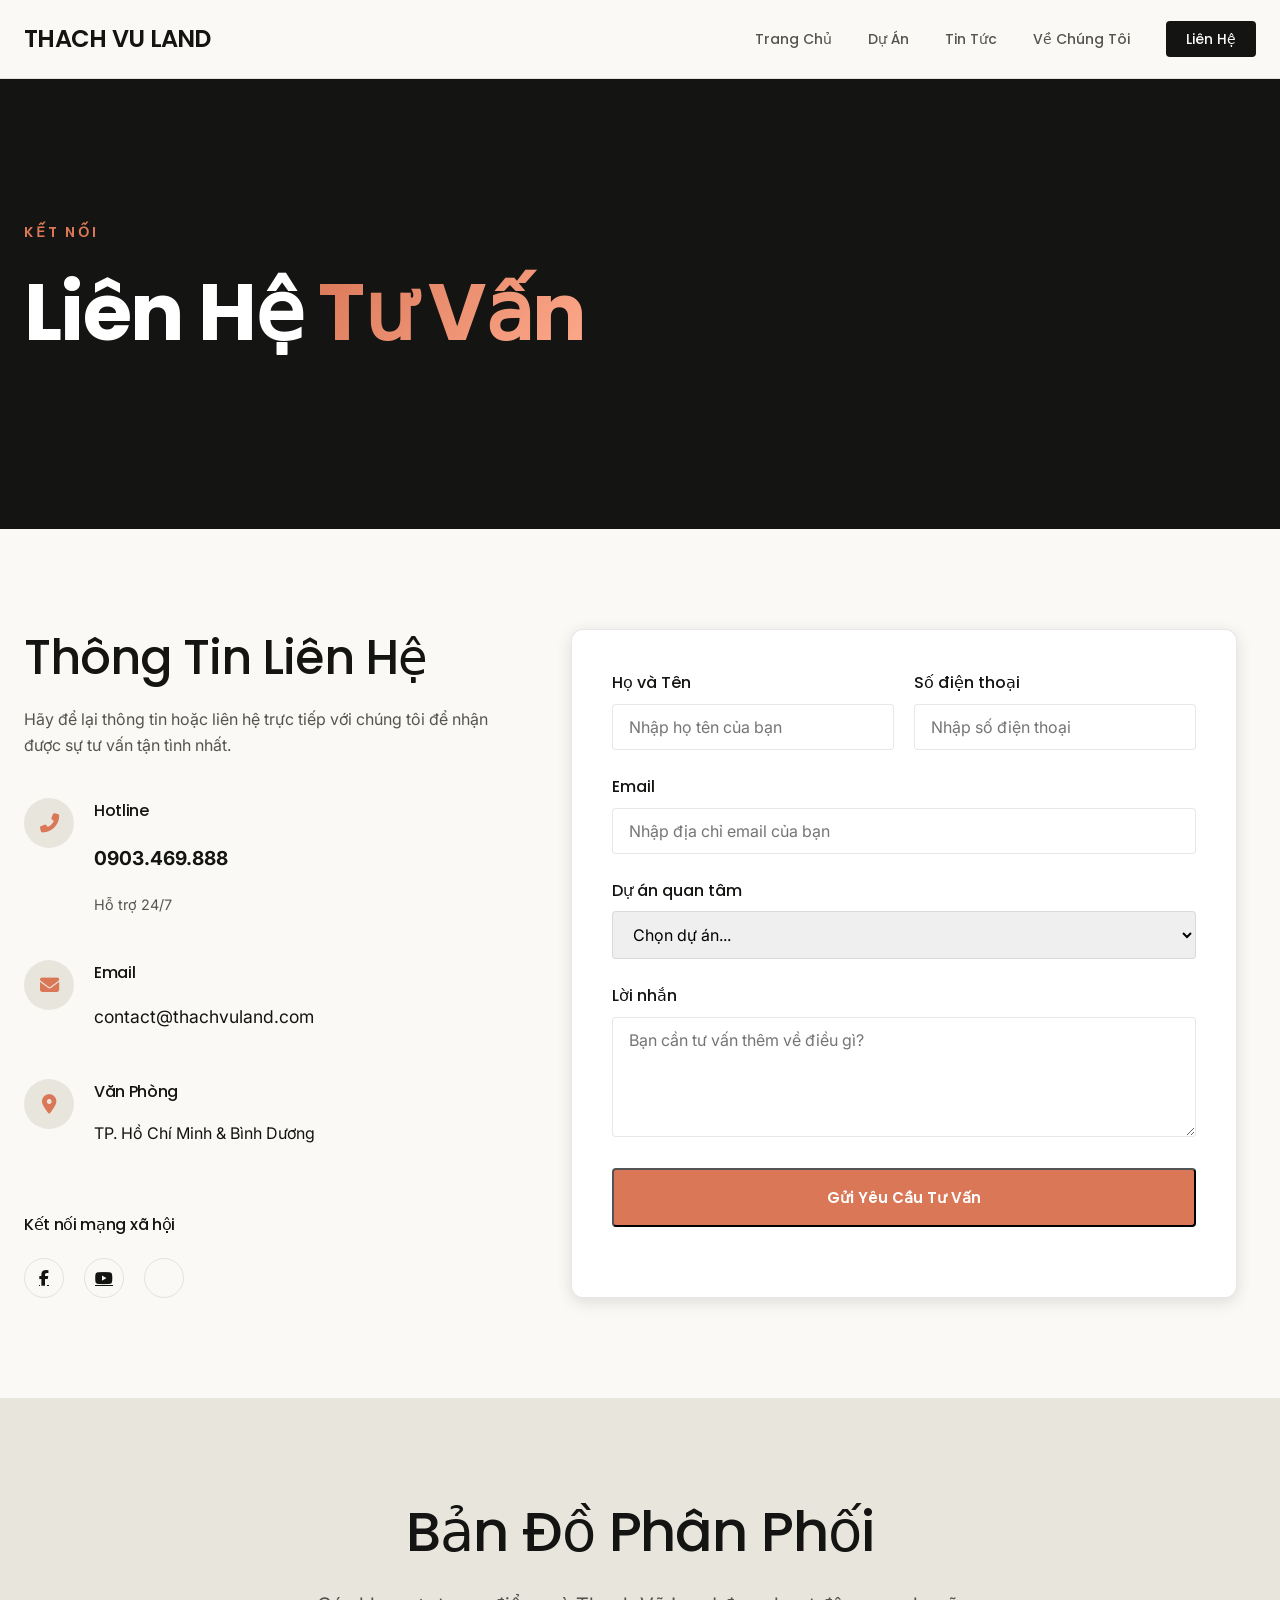
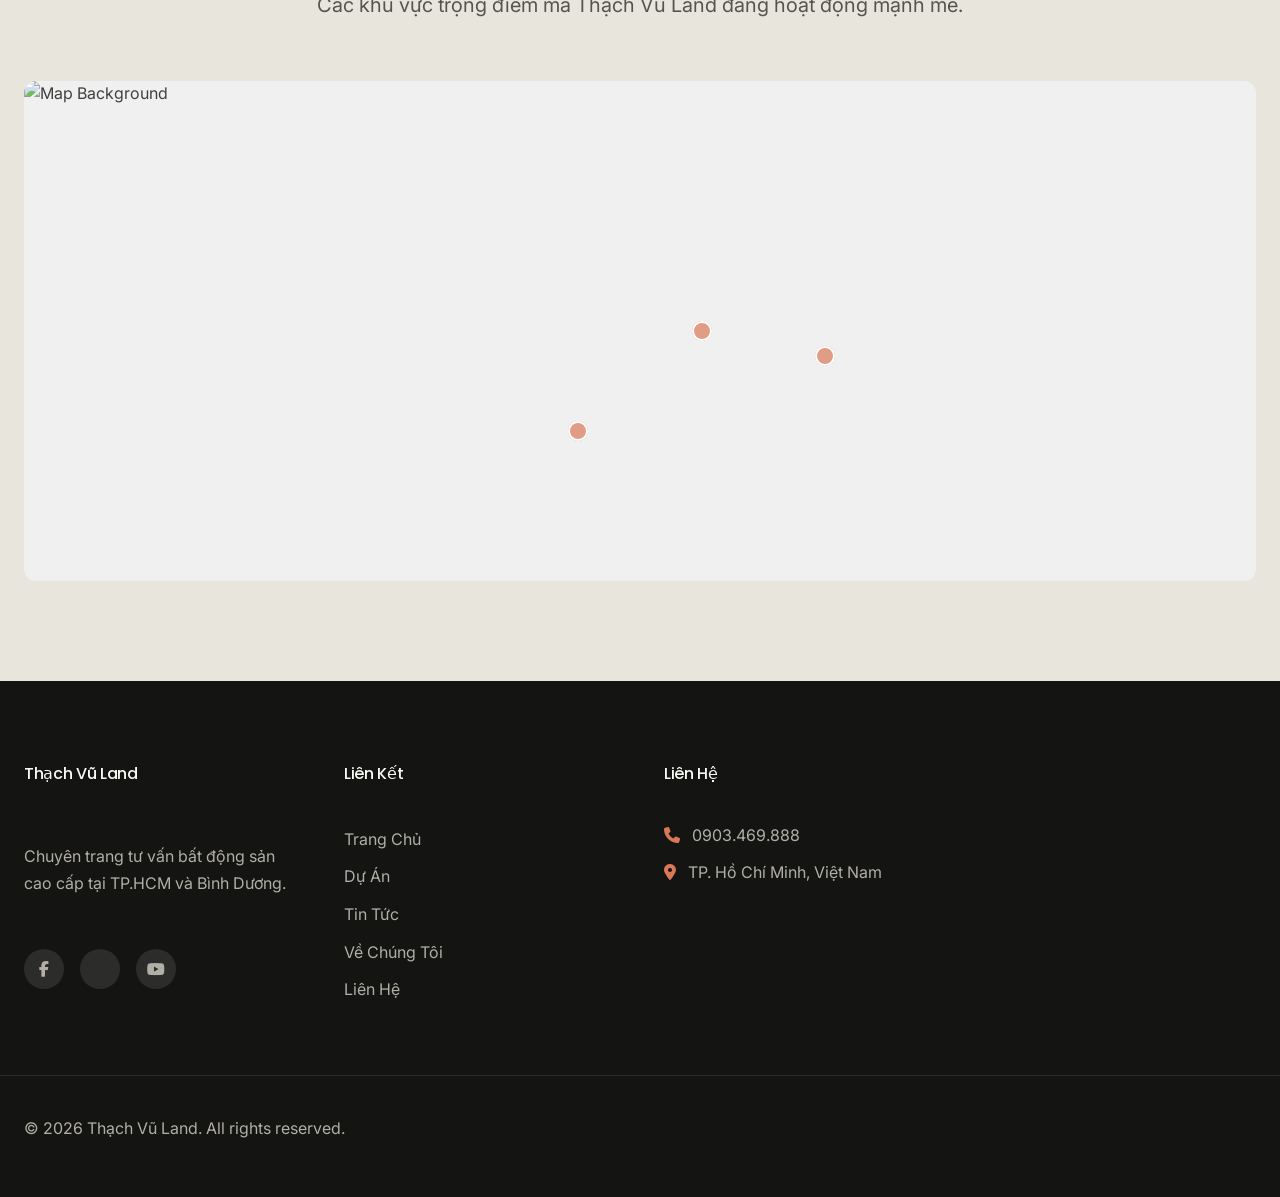
==== commit 07d1e7fb: "Update Picity Sky Park details, improve UI visibility, add pulse animation, and configure Netlify" ====
--- a/contact.html
+++ b/contact.html
@@ -148,7 +148,7 @@
                                     <option value="">Chọn dự án...</option>
                                     <option value="Green Skyline">Green Skyline (TBS Land)</option>
                                     <option value="Setia Edenia">Setia Edenia (EcoXuân)</option>
-                                    <option value="The Rivana">The Rivana</option>
+
                                     <option value="Fiato Uptown">Fiato Uptown</option>
                                     <option value="Khac">Dự án khác</option>
                                 </select>
@@ -194,7 +194,7 @@
                     <div class="map-hotspot" style="top: 50%; left: 55%;">
                         <div class="map-tooltip">
                             <h4>TP. Thuận An</h4>
-                            <p style="font-size: 12px; margin-top: 5px;">Astral City, The Rivana, EcoXuân.</p>
+                            <p style="font-size: 12px; margin-top: 5px;">EcoXuân.</p>
                         </div>
                     </div>
 
--- a/styles/anthropic.css
+++ b/styles/anthropic.css
@@ -1,7 +1,5 @@
-/* Anthropic Brand Theme for ThachVuLand */
-
 /* Fonts Import */
-@import url('https://fonts.googleapis.com/css2?family=Lora:ital,wght@0,400;0,500;0,600;0,700;1,400;1,500&family=Poppins:wght@300;400;500;600;700&display=swap');
+@import url('https://fonts.googleapis.com/css2?family=Inter:wght@300;400;500;600;700&family=Poppins:wght@300;400;500;600;700&display=swap');
 
 /* Layer definitions to manage specificity */
 @layer theme, base, components, utilities;
@@ -42,7 +40,7 @@
 
         /* Typography */
         --font-heading: 'Poppins', sans-serif;
-        --font-body: 'Lora', serif;
+        --font-body: 'Inter', system-ui, -apple-system, sans-serif;
 
         /* Spacing & Layout */
         --container-width: 1280px;
@@ -1505,7 +1503,7 @@
 
     .detail-grid {
         display: grid;
-        grid-template-columns: 2fr 1fr;
+        grid-template-columns: 1fr 380px;
         gap: 60px;
         margin-top: 60px;
     }
@@ -1513,6 +1511,7 @@
     .sidebar-sticky {
         position: sticky;
         top: 120px;
+        transition: top 0.3s ease;
     }
 
     /* Button Ghost Variant */
@@ -1591,6 +1590,12 @@
     @media (max-width: 992px) {
         .detail-grid {
             grid-template-columns: 1fr;
+            gap: 40px;
+        }
+
+        .sidebar-sticky {
+            position: static;
+            top: auto;
         }
 
         .footer-grid {
@@ -2803,4 +2808,335 @@
 .vr-viewer.active .vr-placeholder-img {
     opacity: 0;
     pointer-events: none;
-}+}
+
+/* Projects For Sale Carousel (New Section) */
+.projects-carousel-section {
+    padding: 100px 0;
+    background: white;
+    overflow: hidden;
+}
+
+.section-header-row {
+    display: flex;
+    justify-content: space-between;
+    align-items: flex-end;
+    margin-bottom: 50px;
+}
+
+.swiper-nav-buttons {
+    display: flex;
+    gap: 16px;
+}
+
+.custom-prev,
+.custom-next {
+    width: 48px;
+    height: 48px;
+    border: 1px solid var(--border-color);
+    border-radius: 50%;
+    display: flex;
+    align-items: center;
+    justify-content: center;
+    cursor: pointer;
+    transition: all 0.3s ease;
+    color: var(--text-secondary);
+}
+
+.custom-prev:hover,
+.custom-next:hover {
+    background: var(--anthropic-dark);
+    color: white;
+    border-color: var(--anthropic-dark);
+}
+
+.sales-card {
+    background: white;
+    border-radius: var(--radius-lg);
+    overflow: hidden;
+    position: relative;
+    border: 1px solid var(--border-color);
+    transition: all 0.4s ease;
+    height: 100%;
+    display: flex;
+    flex-direction: column;
+}
+
+.sales-card:hover {
+    transform: translateY(-8px);
+    box-shadow: var(--shadow-md);
+    border-color: var(--anthropic-orange);
+}
+
+.sales-card__image-container {
+    position: relative;
+    padding-top: 65%;
+    /* Aspect ratio */
+    overflow: hidden;
+}
+
+.sales-card__image {
+    position: absolute;
+    top: 0;
+    left: 0;
+    width: 100%;
+    height: 100%;
+    object-fit: cover;
+    transition: transform 0.6s ease;
+}
+
+.sales-card:hover .sales-card__image {
+    transform: scale(1.05);
+}
+
+.sales-card__status {
+    position: absolute;
+    top: 16px;
+    left: 16px;
+    background: rgba(255, 255, 255, 0.95);
+    padding: 6px 14px;
+    border-radius: 50px;
+    font-size: 12px;
+    font-weight: 600;
+    text-transform: uppercase;
+    color: var(--anthropic-dark);
+    box-shadow: 0 4px 12px rgba(0, 0, 0, 0.1);
+    backdrop-filter: blur(4px);
+    display: flex;
+    align-items: center;
+    gap: 6px;
+}
+
+.sales-card__status::before {
+    content: '';
+    width: 8px;
+    height: 8px;
+    background: var(--anthropic-green);
+    border-radius: 50%;
+    display: block;
+}
+
+.sales-card__status.booking::before {
+    background: var(--anthropic-blue);
+    animation: pulse 2s infinite;
+}
+
+.sales-card__status.sap-mo-ban::before {
+    background: var(--anthropic-orange);
+}
+
+.sales-card__content {
+    padding: 24px;
+    flex: 1;
+    display: flex;
+    flex-direction: column;
+}
+
+.sales-card__title {
+    font-size: 1.25rem;
+    font-weight: 600;
+    margin-bottom: 8px;
+    color: var(--text-primary);
+    line-height: 1.3;
+}
+
+.sales-card__location {
+    font-size: 0.9rem;
+    color: var(--text-secondary);
+    display: flex;
+    align-items: baseline;
+    gap: 8px;
+    margin-bottom: 20px;
+}
+
+.sales-card__location i {
+    color: var(--anthropic-orange);
+}
+
+.sales-card__specs {
+    display: flex;
+    gap: 16px;
+    padding-top: 16px;
+    border-top: 1px solid var(--anthropic-light-gray);
+    margin-top: auto;
+}
+
+.spec-item {
+    font-size: 0.85rem;
+    color: var(--text-secondary);
+    display: flex;
+    align-items: center;
+    gap: 6px;
+}
+
+.sales-card__price {
+    margin-top: 20px;
+    font-size: 1.1rem;
+    font-family: var(--font-heading);
+    font-weight: 700;
+    color: var(--anthropic-orange);
+}
+
+/* Modern Image Gallery Style */
+.gallery-container {
+    display: flex;
+    flex-direction: column;
+    gap: 16px;
+    margin-top: 24px;
+}
+
+.gallery-main {
+    width: 100%;
+    aspect-ratio: 16/9;
+    border-radius: var(--radius-md);
+    overflow: hidden;
+    position: relative;
+    background: #f0f0f0;
+}
+
+.gallery-main img {
+    width: 100%;
+    height: 100%;
+    object-fit: cover;
+    transition: opacity 0.3s ease;
+}
+
+.gallery-thumbs {
+    display: flex;
+    gap: 12px;
+    overflow-x: auto;
+    padding-bottom: 8px;
+    /* For scrollbar breathing room */
+    scrollbar-width: thin;
+}
+
+.gallery-thumbs::-webkit-scrollbar {
+    height: 6px;
+}
+
+.gallery-thumbs::-webkit-scrollbar-thumb {
+    background: var(--anthropic-mid-gray);
+    border-radius: 3px;
+}
+
+.gallery-thumb {
+    width: 100px;
+    height: 70px;
+    flex-shrink: 0;
+    border-radius: var(--radius-sm);
+    overflow: hidden;
+    cursor: pointer;
+    border: 2px solid transparent;
+    transition: all 0.2s ease;
+    opacity: 0.7;
+}
+
+.gallery-thumb:hover {
+    opacity: 1;
+}
+
+.gallery-thumb.active {
+    border-color: var(--anthropic-orange);
+    opacity: 1;
+}
+
+.gallery-thumb img {
+    width: 100%;
+    height: 100%;
+    object-fit: cover;
+}
+
+/* Contact Widget Optimization */
+.contact-widget {
+    border-top: 4px solid var(--anthropic-orange);
+    box-shadow: 0 10px 30px rgba(0, 0, 0, 0.08);
+}
+
+.contact-widget .sidebar-heading {
+    font-size: 1.25rem;
+    padding-bottom: 16px;
+    margin-bottom: 24px;
+    border-bottom: 1px solid var(--border-color);
+}
+
+.contact-widget input {
+    background: #fdfdfc;
+    transition: all 0.3s ease;
+}
+
+.contact-widget input:focus {
+    background: #fff;
+    transform: translateY(-2px);
+    box-shadow: 0 4px 12px rgba(0, 0, 0, 0.05);
+}
+
+.contact-widget button {
+    font-size: 1rem;
+    letter-spacing: 0.5px;
+    text-transform: uppercase;
+    font-weight: 700;
+}
+
+/* On mobile, enhance the widget to look more like a section */
+@media (max-width: 992px) {
+    .contact-widget {
+        border-radius: var(--radius-md);
+        background: linear-gradient(to bottom, #fff, #faf9f5);
+        padding: 32px 24px;
+        margin-top: 40px;
+    }
+}
+
+/* Badge Pulse Animation */
+@keyframes badge-pulse {
+    0% {
+        transform: scale(1);
+        box-shadow: 0 0 0 0 rgba(255, 255, 255, 0.7);
+    }
+
+    70% {
+        transform: scale(1.05);
+        box-shadow: 0 0 0 15px rgba(255, 255, 255, 0);
+    }
+
+    100% {
+        transform: scale(1);
+        box-shadow: 0 0 0 0 rgba(255, 255, 255, 0);
+    }
+}
+/* Project Card Badges */
+.project-card__badge {
+    position: absolute;
+    top: 16px;
+    left: 16px;
+    padding: 6px 14px;
+    border-radius: 30px;
+    font-size: 0.75rem;
+    font-weight: 700;
+    text-transform: uppercase;
+    letter-spacing: 0.5px;
+    z-index: 10;
+    background: rgba(30, 30, 30, 0.9);
+    color: white;
+    box-shadow: 0 4px 12px rgba(0, 0, 0, 0.15);
+    backdrop-filter: blur(4px);
+    transition: all 0.3s ease;
+}
+
+.project-card__badge.booking {
+    background: rgba(255, 255, 255, 0.95);
+    color: #1a1a1a;
+    animation: badge-pulse 2s infinite;
+    box-shadow: 0 4px 15px rgba(0, 0, 0, 0.2);
+}
+
+.project-card__badge.open-for-sale {
+    background: var(--anthropic-orange);
+    color: white;
+    box-shadow: 0 4px 12px rgba(217, 119, 87, 0.4);
+}
+
+.project-card__badge.upcoming {
+    background: #004d40; /* Deep Teal */
+    color: white;
+}
